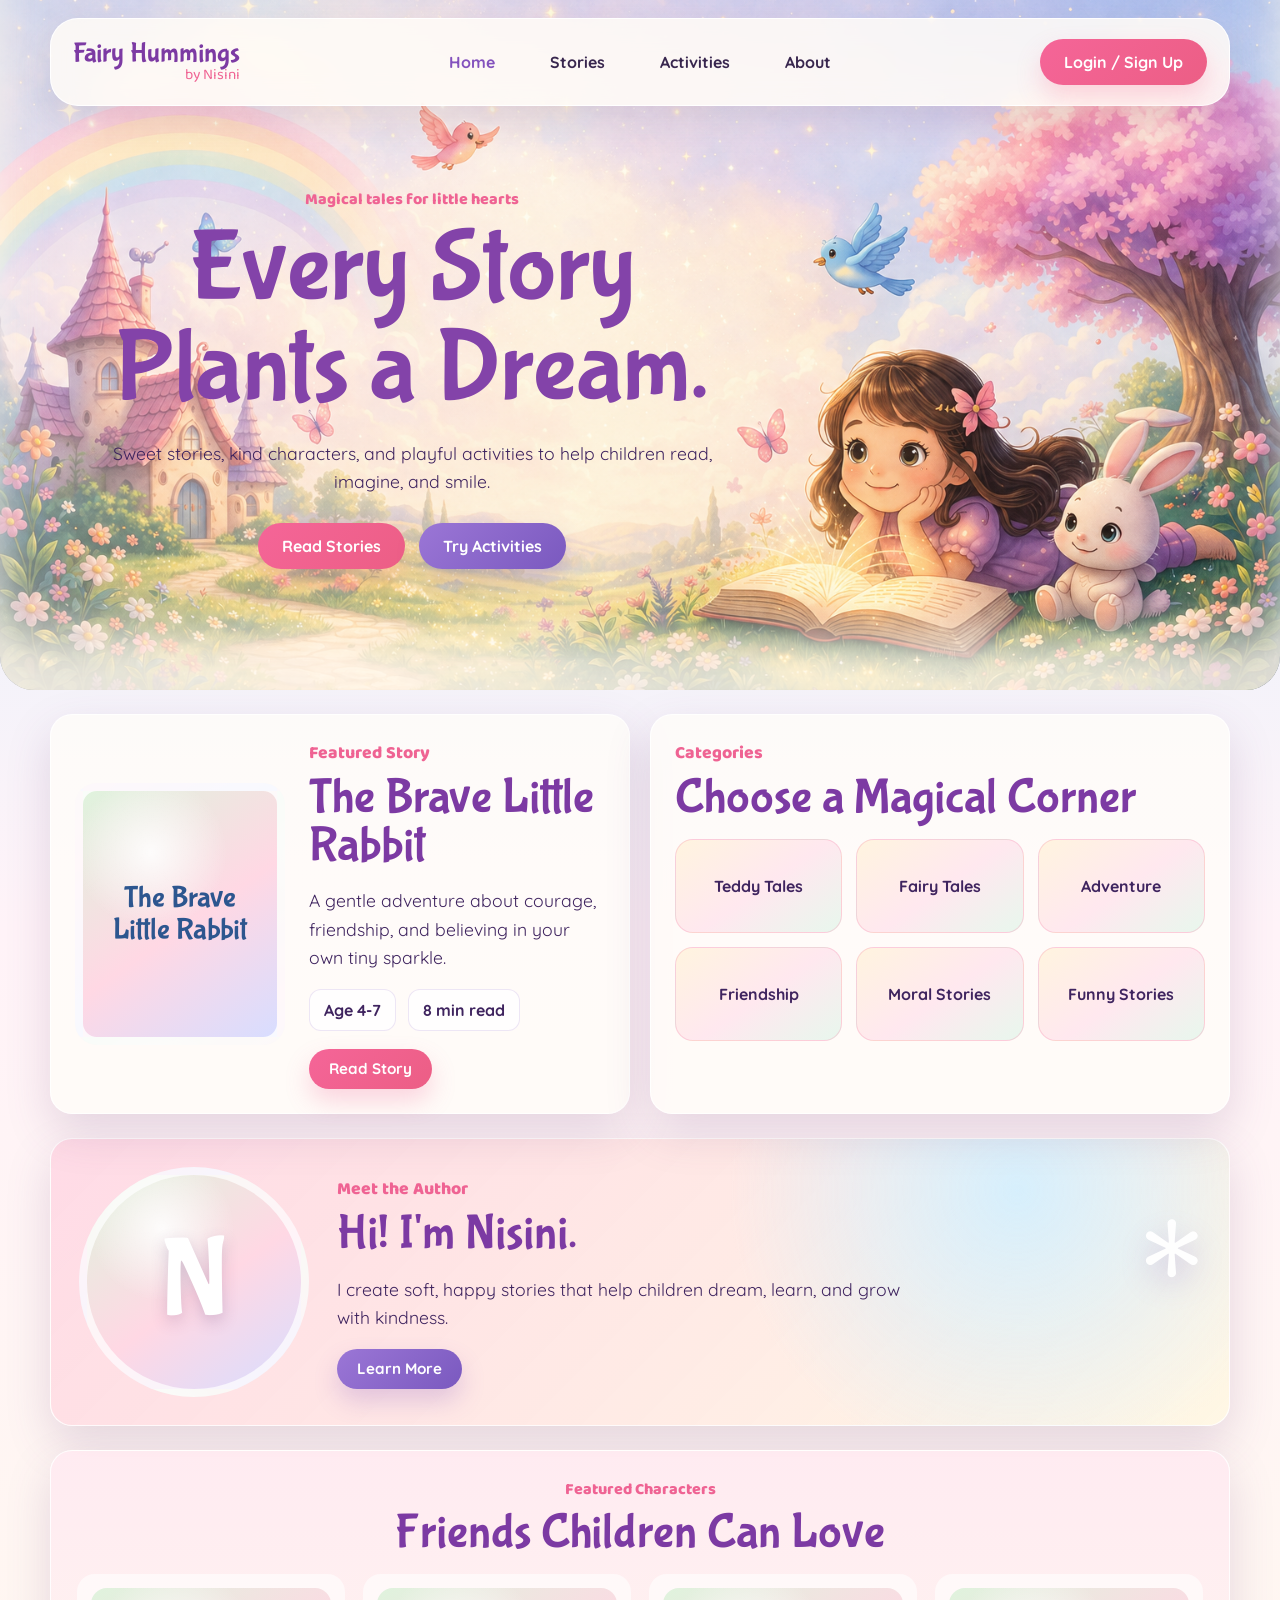
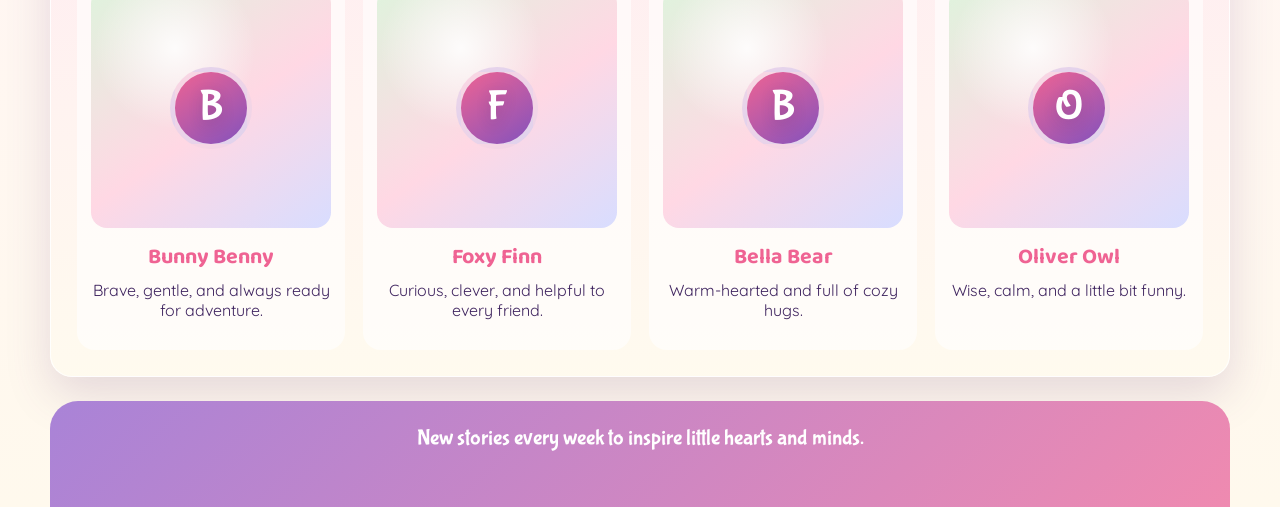
==== index.html @ ca714bfc "Add initial HTML structure, CSS styles, and JavaScript functionality for Fairy Hummings website" ====
<!DOCTYPE html>
<html lang="en">
<head>
  <meta charset="UTF-8">
  <meta name="viewport" content="width=device-width, initial-scale=1.0">
  <title>Fairy Hummings by Nisini</title>
  <link rel="preconnect" href="https://fonts.googleapis.com">
  <link rel="preconnect" href="https://fonts.gstatic.com" crossorigin>
  <link href="https://fonts.googleapis.com/css2?family=Baloo+2:wght@400;600;700&family=Bubblegum+Sans&family=Quicksand:wght@500;600;700&display=swap" rel="stylesheet">
  <link rel="stylesheet" href="styles.css">
</head>
<body>
  <header class="site-header">
    <a class="brand" href="index.html" aria-label="Fairy Hummings home">
      <span class="brand-mark">Fairy Hummings</span>
      <span class="brand-by">by Nisini</span>
    </a>

    <nav class="main-nav" aria-label="Main navigation">
      <a class="active" href="index.html">Home</a>
      <a href="stories.html">Stories</a>
      <a href="activities.html">Activities</a>
      <a href="about.html">About</a>
    </nav>

    <button class="nav-toggle" type="button" aria-label="Open menu" aria-expanded="false">
      <span></span>
      <span></span>
      <span></span>
    </button>

    <a class="login-link" href="#login">Login / Sign Up</a>
  </header>

  <main>
    <section class="hero home-hero" aria-label="Fairy Hummings welcome">
      <div class="hero-copy">
        <p class="kicker">Magical tales for little hearts</p>
        <h1>Every Story Plants a Dream.</h1>
        <p>Sweet stories, kind characters, and playful activities to help children read, imagine, and smile.</p>
        <div class="hero-actions">
          <a class="btn btn-primary" href="stories.html">Read Stories</a>
          <a class="btn btn-secondary" href="activities.html">Try Activities</a>
        </div>
      </div>
    </section>

    <section class="section-grid">
      <article class="feature-panel story-feature">
        <div class="story-cover">
          <span>The Brave<br>Little Rabbit</span>
        </div>
        <div>
          <p class="eyebrow">Featured Story</p>
          <h2>The Brave Little Rabbit</h2>
          <p>A gentle adventure about courage, friendship, and believing in your own tiny sparkle.</p>
          <div class="tiny-stats">
            <span>Age 4-7</span>
            <span>8 min read</span>
          </div>
          <a class="btn btn-small" href="stories.html">Read Story</a>
        </div>
      </article>

      <article class="feature-panel">
        <p class="eyebrow">Categories</p>
        <h2>Choose a Magical Corner</h2>
        <div class="category-grid">
          <a href="stories.html">Teddy Tales</a>
          <a href="stories.html">Fairy Tales</a>
          <a href="stories.html">Adventure</a>
          <a href="stories.html">Friendship</a>
          <a href="stories.html">Moral Stories</a>
          <a href="stories.html">Funny Stories</a>
        </div>
      </article>
    </section>

    <section class="author-strip">
      <div class="author-photo" aria-hidden="true">N</div>
      <div>
        <p class="eyebrow">Meet the Author</p>
        <h2>Hi! I&apos;m Nisini.</h2>
        <p>I create soft, happy stories that help children dream, learn, and grow with kindness.</p>
        <a class="btn btn-secondary btn-small" href="about.html">Learn More</a>
      </div>
      <div class="author-art" aria-hidden="true">*</div>
    </section>

    <section class="characters-section">
      <p class="eyebrow">Featured Characters</p>
      <h2>Friends Children Can Love</h2>
      <div class="character-grid">
        <article>
          <div class="character-avatar bunny"></div>
          <h3>Bunny Benny</h3>
          <p>Brave, gentle, and always ready for adventure.</p>
        </article>
        <article>
          <div class="character-avatar fox"></div>
          <h3>Foxy Finn</h3>
          <p>Curious, clever, and helpful to every friend.</p>
        </article>
        <article>
          <div class="character-avatar bear"></div>
          <h3>Bella Bear</h3>
          <p>Warm-hearted and full of cozy hugs.</p>
        </article>
        <article>
          <div class="character-avatar owl"></div>
          <h3>Oliver Owl</h3>
          <p>Wise, calm, and a little bit funny.</p>
        </article>
      </div>
    </section>
  </main>

  <footer class="site-footer">
    <p>New stories every week to inspire little hearts and minds.</p>
  </footer>

  <script src="script.js"></script>
</body>
</html>
---- styles.css ----
:root {
  --ink: #3f245f;
  --purple: #8352bd;
  --pink: #ef6393;
  --rose: #ffd8e4;
  --peach: #fff2df;
  --mint: #dff3dd;
  --sky: #cfeeff;
  --cream: #fff9ef;
  --white: #fffdf9;
  --shadow: 0 18px 45px rgba(110, 74, 128, 0.18);
}

* {
  box-sizing: border-box;
}

body {
  margin: 0;
  color: var(--ink);
  background:
    radial-gradient(circle at top left, rgba(255, 219, 232, 0.85), transparent 30rem),
    linear-gradient(180deg, #d8f2ff 0%, #fff3f8 44%, #fff9ed 100%);
  font-family: "Quicksand", Arial, sans-serif;
}

a {
  color: inherit;
  text-decoration: none;
}

.site-header {
  position: sticky;
  top: 18px;
  z-index: 10;
  display: grid;
  grid-template-columns: auto 1fr auto;
  align-items: center;
  gap: 24px;
  width: min(1180px, calc(100% - 32px));
  min-height: 88px;
  margin: 18px auto -106px;
  padding: 16px 22px;
  background: rgba(255, 252, 247, 0.86);
  border: 1px solid rgba(255, 255, 255, 0.9);
  border-radius: 28px;
  box-shadow: 0 14px 36px rgba(91, 66, 103, 0.13);
  backdrop-filter: blur(14px);
}

.compact-header {
  margin-bottom: 28px;
}

.brand {
  display: grid;
  line-height: 1;
}

.brand-mark {
  color: #7c3aa3;
  font-family: "Bubblegum Sans", cursive;
  font-size: clamp(1.55rem, 2.2vw, 2rem);
}

.brand-by {
  justify-self: end;
  color: var(--pink);
  font-family: "Baloo 2", cursive;
  font-size: 0.95rem;
}

.main-nav {
  display: flex;
  justify-content: center;
  gap: clamp(18px, 4vw, 56px);
  font-weight: 700;
}

.main-nav a {
  padding: 10px 2px;
  color: #38264e;
}

.main-nav a.active,
.main-nav a:hover {
  color: var(--purple);
}

.login-link,
.btn {
  display: inline-flex;
  align-items: center;
  justify-content: center;
  min-height: 46px;
  padding: 12px 24px;
  border-radius: 999px;
  border: 0;
  color: #fff;
  background: linear-gradient(135deg, #f56598, #ec5e85);
  box-shadow: 0 12px 24px rgba(239, 99, 147, 0.25);
  font-weight: 800;
}

.btn-secondary {
  background: linear-gradient(135deg, #9b76d6, #7a59bf);
  box-shadow: 0 12px 24px rgba(131, 82, 189, 0.23);
}

.btn-small {
  min-height: 40px;
  padding: 10px 20px;
  font-size: 0.95rem;
}

.nav-toggle {
  display: none;
  width: 46px;
  height: 46px;
  border: 0;
  border-radius: 50%;
  background: #fff;
  box-shadow: 0 8px 20px rgba(91, 66, 103, 0.13);
}

.nav-toggle span {
  display: block;
  width: 20px;
  height: 2px;
  margin: 4px auto;
  background: var(--ink);
  border-radius: 999px;
}

.hero {
  width: min(1280px, 100%);
  margin: 0 auto;
  border-radius: 0 0 34px 34px;
}

.home-hero {
  display: flex;
  align-items: center;
  min-height: 690px;
  padding: 150px min(8vw, 104px) 84px;
  background:
    linear-gradient(90deg, rgba(255, 245, 238, 0.35) 0%, rgba(255, 245, 238, 0.1) 48%, rgba(255, 245, 238, 0) 100%),
    url("assets/fairy-home-bg.png") center / cover no-repeat;
  box-shadow: inset 0 -60px 50px rgba(255, 249, 239, 0.82);
}

.hero-copy {
  max-width: 620px;
  text-align: center;
}

.kicker,
.eyebrow {
  margin: 0 0 8px;
  color: var(--pink);
  font-family: "Baloo 2", cursive;
  font-weight: 800;
  letter-spacing: 0;
}

h1,
h2,
h3,
p {
  margin-top: 0;
}

h1,
h2 {
  font-family: "Bubblegum Sans", cursive;
  font-weight: 400;
  line-height: 0.98;
}

h1 {
  max-width: 780px;
  margin-bottom: 18px;
  color: #8343a9;
  font-size: clamp(3rem, 8vw, 6.7rem);
}

h2 {
  margin-bottom: 16px;
  color: #7c3aa3;
  font-size: clamp(2rem, 3.8vw, 3.1rem);
}

h3 {
  margin-bottom: 6px;
  color: var(--pink);
  font-family: "Baloo 2", cursive;
  font-size: 1.35rem;
}

.hero-copy p:not(.kicker),
.page-hero p,
.about-copy p,
.feature-panel p,
.author-strip p,
.story-card p,
.activity-card p {
  font-size: 1.1rem;
  line-height: 1.6;
}

.hero-actions {
  display: flex;
  justify-content: center;
  flex-wrap: wrap;
  gap: 14px;
  margin-top: 28px;
}

.section-grid,
.author-strip,
.characters-section,
.page-shell {
  width: min(1180px, calc(100% - 32px));
  margin: 24px auto;
}

.section-grid {
  display: grid;
  grid-template-columns: 1fr 1fr;
  gap: 20px;
}

.feature-panel,
.author-strip,
.characters-section,
.story-card,
.activity-card,
.about-layout {
  background: rgba(255, 253, 249, 0.78);
  border: 1px solid rgba(255, 255, 255, 0.86);
  border-radius: 22px;
  box-shadow: var(--shadow);
}

.feature-panel {
  padding: 24px;
}

.story-feature {
  display: grid;
  grid-template-columns: 210px 1fr;
  gap: 24px;
  align-items: center;
}

.story-cover,
.story-thumb,
.character-avatar,
.about-portrait,
.author-photo {
  display: grid;
  place-items: center;
  background:
    radial-gradient(circle at 35% 25%, rgba(255, 255, 255, 0.88), transparent 34%),
    linear-gradient(145deg, #dff3dd, #ffd8e4 54%, #d8ddff);
}

.story-cover {
  aspect-ratio: 4 / 5;
  border: 8px solid rgba(255, 255, 255, 0.82);
  border-radius: 22px;
  color: #2d568f;
  font-family: "Bubblegum Sans", cursive;
  font-size: 1.9rem;
  line-height: 1.05;
  text-align: center;
}

.tiny-stats {
  display: flex;
  flex-wrap: wrap;
  gap: 12px;
  margin: 18px 0;
}

.tiny-stats span {
  padding: 10px 14px;
  border-radius: 12px;
  background: rgba(255, 255, 255, 0.78);
  border: 1px solid rgba(131, 82, 189, 0.14);
  font-weight: 700;
}

.category-grid {
  display: grid;
  grid-template-columns: repeat(3, 1fr);
  gap: 14px;
}

.category-grid a {
  display: grid;
  place-items: center;
  min-height: 94px;
  padding: 12px;
  border: 1px solid rgba(239, 99, 147, 0.22);
  border-radius: 18px;
  background: linear-gradient(145deg, #fff4df, #ffe8ef 52%, #e8f7ed);
  font-weight: 800;
  text-align: center;
}

.author-strip {
  display: grid;
  grid-template-columns: 230px 1fr 260px;
  gap: 28px;
  align-items: center;
  padding: 28px;
  overflow: hidden;
  background:
    radial-gradient(circle at 82% 18%, rgba(210, 239, 255, 0.9), transparent 18rem),
    linear-gradient(135deg, rgba(255, 216, 228, 0.92), rgba(255, 247, 225, 0.82));
}

.author-photo,
.about-portrait {
  aspect-ratio: 1;
  border-radius: 50%;
  border: 8px solid rgba(255, 255, 255, 0.72);
  color: #fff;
  font-family: "Bubblegum Sans", cursive;
  font-size: 7rem;
  text-shadow: 0 6px 16px rgba(95, 61, 121, 0.24);
}

.author-art {
  justify-self: end;
  color: rgba(255, 255, 255, 0.95);
  font-size: 12rem;
  line-height: 1;
  text-shadow: 0 12px 30px rgba(131, 82, 189, 0.24);
}

.characters-section {
  padding: 26px;
  text-align: center;
  background:
    linear-gradient(180deg, rgba(255, 234, 241, 0.9), rgba(255, 250, 238, 0.9));
}

.character-grid,
.card-grid {
  display: grid;
  grid-template-columns: repeat(4, 1fr);
  gap: 18px;
}

.character-grid article {
  min-height: 230px;
  padding: 14px;
  border-radius: 18px;
  background: rgba(255, 255, 255, 0.62);
}

.character-avatar,
.story-thumb {
  aspect-ratio: 1;
  border-radius: 16px;
  margin-bottom: 12px;
}

.character-avatar::before,
.story-thumb::before {
  display: grid;
  place-items: center;
  width: 72px;
  height: 72px;
  border: 5px solid rgba(255, 255, 255, 0.74);
  border-radius: 50%;
  color: #fff;
  background: linear-gradient(145deg, #ef6393, #8352bd);
  font-family: "Bubblegum Sans", cursive;
  font-size: 2.6rem;
  line-height: 1;
  text-shadow: 0 5px 14px rgba(63, 36, 95, 0.18);
}

.bunny::before,
.rabbit::before {
  content: "B";
}

.fox::before {
  content: "F";
}

.bear::before {
  content: "B";
}

.owl::before {
  content: "O";
}

.star::before {
  content: "S";
}

.flower::before {
  content: "M";
}

.site-footer {
  width: min(1180px, calc(100% - 32px));
  margin: 24px auto 0;
  padding: 24px 16px 34px;
  color: #fff;
  background: linear-gradient(135deg, #a983d7, #ef8ab0);
  border-radius: 28px 28px 0 0;
  text-align: center;
  font-family: "Bubblegum Sans", cursive;
  font-size: 1.4rem;
}

.page-shell {
  padding-top: 116px;
}

.page-hero {
  min-height: 300px;
  padding: 72px 28px;
  border-radius: 28px;
  background:
    linear-gradient(90deg, rgba(255, 249, 239, 0.86), rgba(255, 249, 239, 0.62)),
    url("assets/fairy-home-bg.png") center / cover no-repeat;
  box-shadow: var(--shadow);
  text-align: center;
}

.page-hero h1,
.about-copy h1 {
  margin-inline: auto;
  font-size: clamp(3rem, 7vw, 5.6rem);
}

.card-grid {
  grid-template-columns: repeat(3, 1fr);
  margin-top: 22px;
}

.story-card,
.activity-card {
  padding: 18px;
}

.story-card h2,
.activity-card h2 {
  font-size: 2rem;
}

.activity-icon {
  display: grid;
  place-items: center;
  width: 86px;
  height: 86px;
  margin-bottom: 16px;
  border-radius: 24px;
  background: linear-gradient(145deg, #fff1c8, #ffd9e6);
  color: #8b4ab0;
  font-family: "Bubblegum Sans", cursive;
  font-size: 2.8rem;
  line-height: 1;
}

.login-modal {
  position: fixed;
  inset: 0;
  z-index: 30;
  display: none;
  place-items: center;
  padding: 22px;
  background: rgba(63, 36, 95, 0.28);
  backdrop-filter: blur(7px);
}

.login-modal.open {
  display: grid;
}

.login-box {
  width: min(420px, 100%);
  padding: 24px;
  border: 1px solid rgba(255, 255, 255, 0.86);
  border-radius: 24px;
  background:
    radial-gradient(circle at top right, rgba(255, 216, 228, 0.95), transparent 12rem),
    var(--white);
  box-shadow: 0 24px 70px rgba(63, 36, 95, 0.28);
}

.login-box header {
  display: flex;
  align-items: center;
  justify-content: space-between;
  gap: 14px;
  margin-bottom: 18px;
}

.login-box h2 {
  margin: 0;
  font-size: 2.35rem;
}

.close-login {
  width: 40px;
  height: 40px;
  border: 0;
  border-radius: 50%;
  color: var(--ink);
  background: #fff;
  box-shadow: 0 8px 20px rgba(91, 66, 103, 0.13);
  font-size: 1.4rem;
  font-weight: 800;
  cursor: pointer;
}

.login-form {
  display: grid;
  gap: 12px;
}

.login-form label {
  display: grid;
  gap: 6px;
  font-weight: 800;
}

.login-form input {
  min-height: 48px;
  padding: 10px 14px;
  border: 1px solid rgba(131, 82, 189, 0.22);
  border-radius: 14px;
  color: var(--ink);
  background: rgba(255, 255, 255, 0.82);
  font: inherit;
}

.login-note {
  margin: 4px 0 0;
  color: #765d8f;
  font-size: 0.95rem;
  line-height: 1.45;
}

.about-layout {
  display: grid;
  grid-template-columns: 300px 1fr;
  gap: 34px;
  align-items: center;
  min-height: 480px;
  padding: 38px;
  background:
    radial-gradient(circle at 20% 18%, rgba(255, 226, 236, 0.92), transparent 20rem),
    linear-gradient(135deg, rgba(255, 255, 255, 0.82), rgba(231, 248, 239, 0.78)),
    url("assets/fairy-home-bg.png") center / cover no-repeat;
}

.about-copy {
  max-width: 680px;
}

@media (max-width: 900px) {
  .site-header {
    grid-template-columns: 1fr auto auto;
    gap: 12px;
    top: 10px;
    margin-top: 10px;
    padding: 12px;
    border-radius: 22px;
  }

  .nav-toggle {
    display: block;
  }

  .main-nav {
    position: absolute;
    top: calc(100% + 10px);
    right: 0;
    left: 0;
    display: none;
    flex-direction: column;
    gap: 4px;
    padding: 14px;
    background: rgba(255, 253, 249, 0.96);
    border-radius: 22px;
    box-shadow: var(--shadow);
  }

  .main-nav.open {
    display: flex;
  }

  .login-link {
    padding: 10px 16px;
    font-size: 0.92rem;
  }

  .home-hero {
    min-height: 640px;
    padding: 132px 18px 56px;
    background-position: 58% center;
  }

  .hero-copy {
    max-width: 100%;
  }

  .section-grid,
  .author-strip,
  .about-layout {
    grid-template-columns: 1fr;
  }

  .story-feature {
    grid-template-columns: 1fr;
  }

  .story-cover {
    max-width: 270px;
  }

  .category-grid,
  .character-grid,
  .card-grid {
    grid-template-columns: repeat(2, 1fr);
  }

  .author-art {
    display: none;
  }

  .author-photo,
  .about-portrait {
    width: min(260px, 100%);
  }
}

@media (max-width: 560px) {
  .site-header {
    width: calc(100% - 20px);
    grid-template-columns: 1fr auto;
  }

  .login-link {
    grid-column: 1 / -1;
    width: 100%;
  }

  .home-hero {
    min-height: 600px;
    align-items: end;
    background-position: 64% center;
  }

  h1 {
    font-size: clamp(2.65rem, 15vw, 4rem);
  }

  .hero-copy p:not(.kicker),
  .page-hero p,
  .about-copy p,
  .feature-panel p,
  .author-strip p,
  .story-card p,
  .activity-card p {
    font-size: 1rem;
  }

  .category-grid,
  .character-grid,
  .card-grid {
    grid-template-columns: 1fr;
  }

  .author-strip,
  .characters-section,
  .about-layout {
    padding: 20px;
  }
}
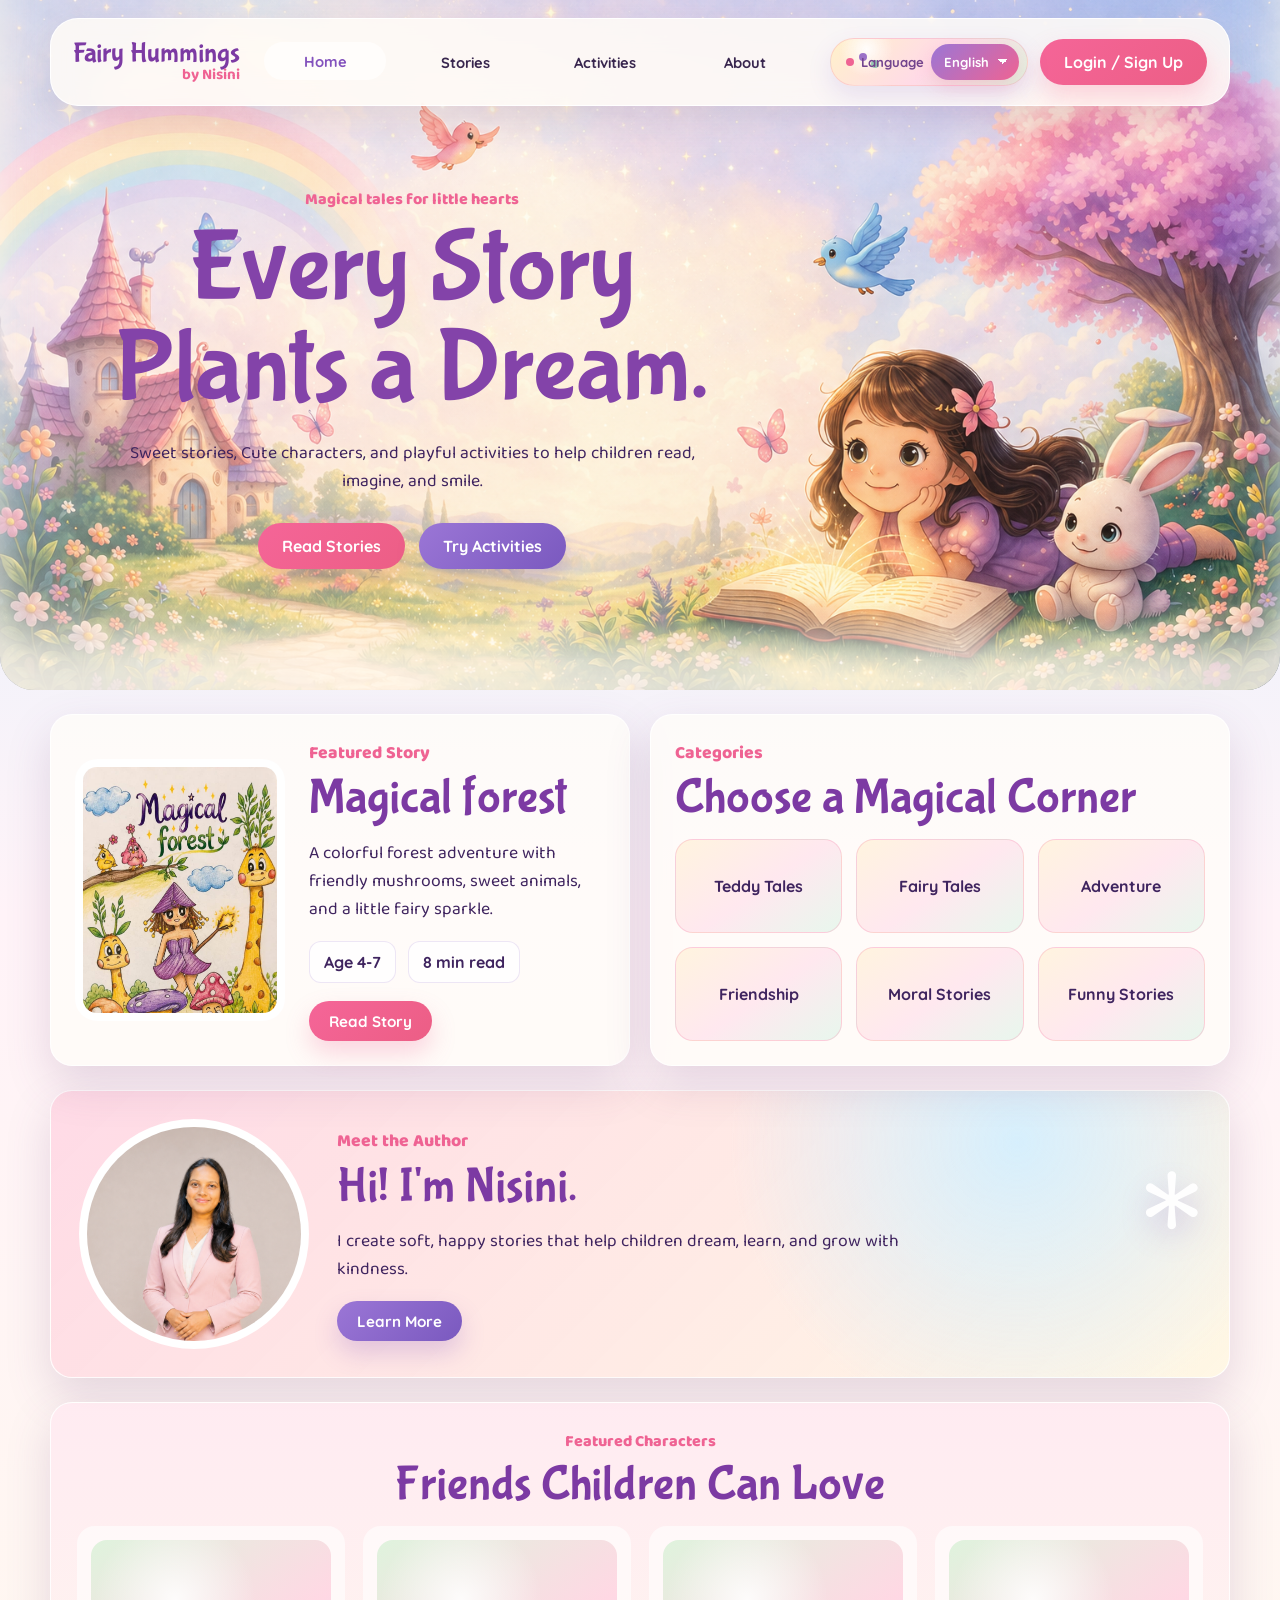
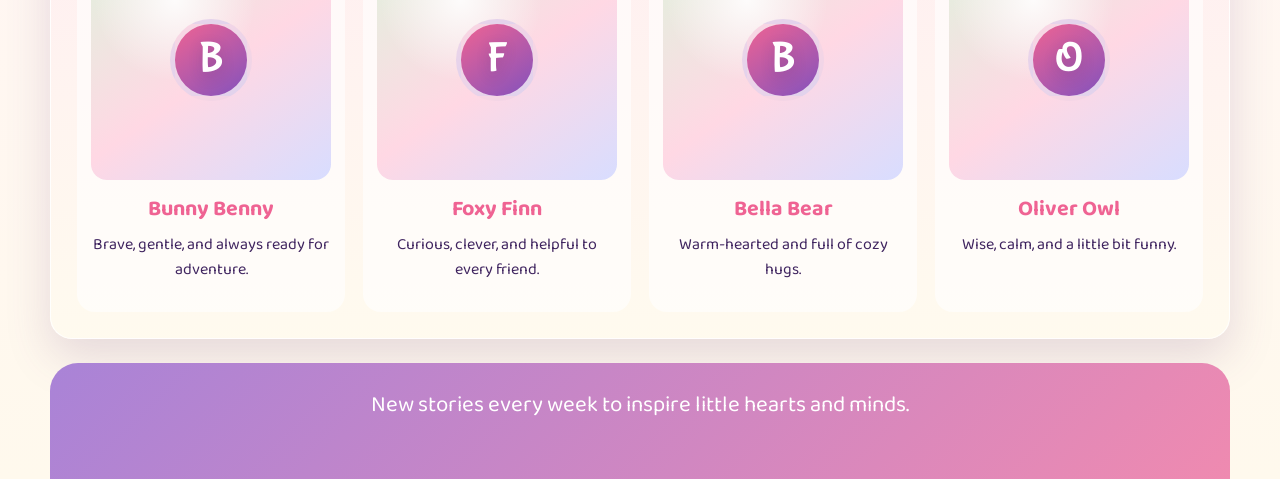
==== commit d59c0354: "feat: enhance stories page with multilingual support and improved styles - Updated font links to inc" ====
--- a/index.html
+++ b/index.html
@@ -6,7 +6,7 @@
   <title>Fairy Hummings by Nisini</title>
   <link rel="preconnect" href="https://fonts.googleapis.com">
   <link rel="preconnect" href="https://fonts.gstatic.com" crossorigin>
-  <link href="https://fonts.googleapis.com/css2?family=Baloo+2:wght@400;600;700&family=Bubblegum+Sans&family=Quicksand:wght@500;600;700&display=swap" rel="stylesheet">
+  <link href="https://fonts.googleapis.com/css2?family=Baloo+2:wght@400;600;700&family=Bubblegum+Sans&family=Noto+Sans+Sinhala:wght@400;600;700;800&family=Quicksand:wght@500;600;700&display=swap" rel="stylesheet">
   <link rel="stylesheet" href="styles.css">
 </head>
 <body>
@@ -17,10 +17,10 @@
     </a>
 
     <nav class="main-nav" aria-label="Main navigation">
-      <a class="active" href="index.html">Home</a>
-      <a href="stories.html">Stories</a>
-      <a href="activities.html">Activities</a>
-      <a href="about.html">About</a>
+      <a class="active" href="index.html" data-i18n="navHome">Home</a>
+      <a href="stories.html" data-i18n="navStories">Stories</a>
+      <a href="activities.html" data-i18n="navActivities">Activities</a>
+      <a href="about.html" data-i18n="navAbout">About</a>
     </nav>
 
     <button class="nav-toggle" type="button" aria-label="Open menu" aria-expanded="false">
@@ -29,94 +29,104 @@
       <span></span>
     </button>
 
-    <a class="login-link" href="#login">Login / Sign Up</a>
+    <div class="header-actions">
+      <label class="language-label">
+        <span data-i18n="languageLabel">Language</span>
+        <select class="language-select" aria-label="Select language">
+          <option value="en">English</option>
+          <option value="si">සිංහල</option>
+        </select>
+      </label>
+      <a class="login-link" href="#login" data-i18n="loginLink">Login / Sign Up</a>
+    </div>
   </header>
 
   <main>
     <section class="hero home-hero" aria-label="Fairy Hummings welcome">
       <div class="hero-copy">
-        <p class="kicker">Magical tales for little hearts</p>
-        <h1>Every Story Plants a Dream.</h1>
-        <p>Sweet stories, kind characters, and playful activities to help children read, imagine, and smile.</p>
+        <p class="kicker" data-i18n="homeKicker">Magical tales for little hearts</p>
+        <h1 data-i18n="homeTitle">Every Story Plants a Dream.</h1>
+        <p data-i18n="homeIntro">Sweet stories, Cute characters, and playful activities to help children read, imagine, and smile.</p>
         <div class="hero-actions">
-          <a class="btn btn-primary" href="stories.html">Read Stories</a>
-          <a class="btn btn-secondary" href="activities.html">Try Activities</a>
+          <a class="btn btn-primary" href="stories.html" data-i18n="readStories">Read Stories</a>
+          <a class="btn btn-secondary" href="activities.html" data-i18n="tryActivities">Try Activities</a>
         </div>
       </div>
     </section>
 
     <section class="section-grid">
       <article class="feature-panel story-feature">
-        <div class="story-cover">
-          <span>The Brave<br>Little Rabbit</span>
+        <div class="story-cover story-cover-art">
+          <img class="story-cover-image language-image en-image" src="assets/magical-forest-en.jpeg" alt="Magical forest story cover">
+          <img class="story-cover-image language-image si-image" src="assets/magical-forest-si.jpeg" alt="මැජික් කැලේ story cover">
         </div>
         <div>
-          <p class="eyebrow">Featured Story</p>
-          <h2>The Brave Little Rabbit</h2>
-          <p>A gentle adventure about courage, friendship, and believing in your own tiny sparkle.</p>
+          <p class="eyebrow" data-i18n="featuredStory">Featured Story</p>
+          <h2 data-i18n="braveRabbitTitle">Magical forest</h2>
+          <p data-i18n="braveRabbitDesc">A colorful forest adventure with friendly mushrooms, sweet animals, and a little fairy sparkle.</p>
           <div class="tiny-stats">
-            <span>Age 4-7</span>
-            <span>8 min read</span>
+            <span data-i18n="ageRange">Age 4-7</span>
+            <span data-i18n="readTime">8 min read</span>
           </div>
-          <a class="btn btn-small" href="stories.html">Read Story</a>
+          <a class="btn btn-small" href="stories.html" data-i18n="readStory">Read Story</a>
         </div>
       </article>
 
       <article class="feature-panel">
-        <p class="eyebrow">Categories</p>
-        <h2>Choose a Magical Corner</h2>
+        <p class="eyebrow" data-i18n="categories">Categories</p>
+        <h2 data-i18n="chooseCorner">Choose a Magical Corner</h2>
         <div class="category-grid">
-          <a href="stories.html">Teddy Tales</a>
-          <a href="stories.html">Fairy Tales</a>
-          <a href="stories.html">Adventure</a>
-          <a href="stories.html">Friendship</a>
-          <a href="stories.html">Moral Stories</a>
-          <a href="stories.html">Funny Stories</a>
+          <a href="stories.html" data-i18n="teddyTales">Teddy Tales</a>
+          <a href="stories.html" data-i18n="fairyTales">Fairy Tales</a>
+          <a href="stories.html" data-i18n="adventure">Adventure</a>
+          <a href="stories.html" data-i18n="friendship">Friendship</a>
+          <a href="stories.html" data-i18n="moralStories">Moral Stories</a>
+          <a href="stories.html" data-i18n="funnyStories">Funny Stories</a>
         </div>
       </article>
     </section>
 
     <section class="author-strip">
-      <div class="author-photo" aria-hidden="true">N</div>
+      <img class="author-photo" src="assets/nisini-photo.png" alt="Nisini">
       <div>
-        <p class="eyebrow">Meet the Author</p>
-        <h2>Hi! I&apos;m Nisini.</h2>
-        <p>I create soft, happy stories that help children dream, learn, and grow with kindness.</p>
-        <a class="btn btn-secondary btn-small" href="about.html">Learn More</a>
+        <p class="eyebrow" data-i18n="meetAuthor">Meet the Author</p>
+        <h2 data-i18n="homeAuthorTitle">Hi! I&apos;m Nisini.</h2>
+        <p data-i18n="homeAuthorDesc">I create soft, happy stories that help children dream, learn, and grow with kindness.</p>
+        <a class="btn btn-secondary btn-small" href="about.html" data-i18n="learnMore">Learn More</a>
       </div>
       <div class="author-art" aria-hidden="true">*</div>
     </section>
 
     <section class="characters-section">
-      <p class="eyebrow">Featured Characters</p>
-      <h2>Friends Children Can Love</h2>
+      <p class="eyebrow" data-i18n="featuredCharacters">Featured Characters</p>
+      <h2 data-i18n="charactersTitle">Friends Children Can Love</h2>
       <div class="character-grid">
         <article>
           <div class="character-avatar bunny"></div>
-          <h3>Bunny Benny</h3>
-          <p>Brave, gentle, and always ready for adventure.</p>
+          <h3 data-i18n="bunnyName">Bunny Benny</h3>
+          <p data-i18n="bunnyDesc">Brave, gentle, and always ready for adventure.</p>
         </article>
         <article>
           <div class="character-avatar fox"></div>
-          <h3>Foxy Finn</h3>
-          <p>Curious, clever, and helpful to every friend.</p>
+          <h3 data-i18n="foxName">Foxy Finn</h3>
+          <p data-i18n="foxDesc">Curious, clever, and helpful to every friend.</p>
         </article>
         <article>
           <div class="character-avatar bear"></div>
-          <h3>Bella Bear</h3>
-          <p>Warm-hearted and full of cozy hugs.</p>
+          <h3 data-i18n="bearName">Bella Bear</h3>
+          <p data-i18n="bearDesc">Warm-hearted and full of cozy hugs.</p>
         </article>
         <article>
           <div class="character-avatar owl"></div>
-          <h3>Oliver Owl</h3>
-          <p>Wise, calm, and a little bit funny.</p>
+          <h3 data-i18n="owlName">Oliver Owl</h3>
+          <p data-i18n="owlDesc">Wise, calm, and a little bit funny.</p>
         </article>
       </div>
     </section>
   </main>
 
   <footer class="site-footer">
-    <p>New stories every week to inspire little hearts and minds.</p>
+    <p data-i18n="homeFooter">New stories every week to inspire little hearts and minds.</p>
   </footer>
 
   <script src="script.js"></script>
--- a/styles.css
+++ b/styles.css
@@ -22,6 +22,10 @@
     radial-gradient(circle at top left, rgba(255, 219, 232, 0.85), transparent 30rem),
     linear-gradient(180deg, #d8f2ff 0%, #fff3f8 44%, #fff9ed 100%);
   font-family: "Quicksand", Arial, sans-serif;
+}
+
+html[lang="si"] body {
+  font-family: "Noto Sans Sinhala", "Quicksand", Arial, sans-serif;
 }
 
 a {
@@ -68,23 +72,142 @@
   color: var(--pink);
   font-family: "Baloo 2", cursive;
   font-size: 0.95rem;
+  font-weight: 700;
+}
+
+html[lang="si"] h1,
+html[lang="si"] h2,
+html[lang="si"] h3,
+html[lang="si"] .kicker,
+html[lang="si"] .eyebrow,
+html[lang="si"] .btn,
+html[lang="si"] .login-link {
+  font-family: "Noto Sans Sinhala", "Quicksand", Arial, sans-serif;
+  line-height: 1.2;
 }
 
 .main-nav {
-  display: flex;
+  display: grid;
+  grid-template-columns: repeat(4, minmax(82px, 1fr));
   justify-content: center;
-  gap: clamp(18px, 4vw, 56px);
+  align-items: center;
+  gap: clamp(8px, 1.4vw, 18px);
   font-weight: 700;
 }
 
 .main-nav a {
-  padding: 10px 2px;
+  display: inline-flex;
+  align-items: center;
+  justify-content: center;
+  min-height: 38px;
+  padding: 9px 10px;
+  border-radius: 999px;
   color: #38264e;
+  font-size: clamp(0.92rem, 1.05vw, 1rem);
+  text-align: center;
+  white-space: nowrap;
+  transition: color 0.2s ease, background 0.2s ease, transform 0.2s ease;
 }
 
 .main-nav a.active,
 .main-nav a:hover {
   color: var(--purple);
+  background: rgba(255, 255, 255, 0.62);
+  transform: translateY(-1px);
+}
+
+.header-actions {
+  display: flex;
+  align-items: center;
+  justify-content: end;
+  gap: 12px;
+}
+
+.language-label {
+  position: relative;
+  display: grid;
+  grid-template-columns: auto auto auto;
+  align-items: center;
+  gap: 7px;
+  min-height: 46px;
+  padding: 5px 8px 5px 15px;
+  border: 1px solid rgba(239, 99, 147, 0.2);
+  border-radius: 999px;
+  color: #73448e;
+  background:
+    radial-gradient(circle at 18% 22%, rgba(255, 255, 255, 0.92), transparent 1.7rem),
+    linear-gradient(135deg, rgba(255, 241, 200, 0.96), rgba(255, 217, 230, 0.96) 52%, rgba(223, 243, 221, 0.96));
+  box-shadow: 0 10px 24px rgba(131, 82, 189, 0.14);
+  font-size: 0.82rem;
+  font-weight: 800;
+  white-space: nowrap;
+}
+
+.language-label::before {
+  content: "";
+  width: 8px;
+  height: 8px;
+  border-radius: 50%;
+  background: var(--pink);
+  box-shadow:
+    13px -5px 0 rgba(131, 82, 189, 0.8),
+    25px 2px 0 rgba(120, 190, 160, 0.78);
+}
+
+.language-select {
+  min-height: 36px;
+  padding: 7px 30px 7px 13px;
+  border: 0;
+  border-radius: 999px;
+  color: #fff;
+  background: #fff;
+  background-image:
+    linear-gradient(45deg, transparent 50%, #fff 50%),
+    linear-gradient(135deg, #fff 50%, transparent 50%),
+    linear-gradient(135deg, #9b76d6, #ef6393);
+  background-position:
+    calc(100% - 16px) 15px,
+    calc(100% - 11px) 15px,
+    0 0;
+  background-size:
+    5px 5px,
+    5px 5px,
+    100% 100%;
+  background-repeat: no-repeat;
+  box-shadow: 0 8px 18px rgba(239, 99, 147, 0.22);
+  font: inherit;
+  font-weight: 800;
+  cursor: pointer;
+  appearance: none;
+}
+
+.language-select option {
+  color: var(--ink);
+  background: #fff;
+}
+
+.language-label:hover {
+  border-color: rgba(239, 99, 147, 0.38);
+  box-shadow: 0 12px 28px rgba(131, 82, 189, 0.2);
+}
+
+.language-select:focus {
+  outline: 3px solid rgba(239, 99, 147, 0.24);
+  outline-offset: 2px;
+}
+
+html[lang="si"] .main-nav a {
+  font-size: clamp(0.82rem, 0.92vw, 0.9rem);
+  font-weight: 800;
+}
+
+html[lang="si"] .language-label {
+  font-size: 0.78rem;
+}
+
+html[lang="si"] .login-link {
+  padding-inline: 18px;
+  font-size: 0.86rem;
 }
 
 .login-link,
@@ -168,6 +291,7 @@
 h3,
 p {
   margin-top: 0;
+  font-family: "Baloo 2", cursive;
 }
 
 h1,
@@ -182,6 +306,11 @@
   margin-bottom: 18px;
   color: #8343a9;
   font-size: clamp(3rem, 8vw, 6.7rem);
+}
+
+html[lang="si"] .home-hero h1 {
+  font-size: clamp(2.4rem, 6vw, 5rem);
+  line-height: 1.12;
 }
 
 h2 {
@@ -269,11 +398,37 @@
   aspect-ratio: 4 / 5;
   border: 8px solid rgba(255, 255, 255, 0.82);
   border-radius: 22px;
+  overflow: hidden;
   color: #2d568f;
   font-family: "Bubblegum Sans", cursive;
   font-size: 1.9rem;
   line-height: 1.05;
   text-align: center;
+}
+
+.story-cover-art,
+.story-thumb-art {
+  background: #fff;
+}
+
+.story-cover-image,
+.story-thumb-image {
+  display: block;
+  width: 100%;
+  height: 100%;
+  object-fit: cover;
+}
+
+.language-image.si-image {
+  display: none;
+}
+
+html[lang="si"] .language-image.en-image {
+  display: none;
+}
+
+html[lang="si"] .language-image.si-image {
+  display: block;
 }
 
 .tiny-stats {
@@ -332,6 +487,15 @@
   text-shadow: 0 6px 16px rgba(95, 61, 121, 0.24);
 }
 
+img.about-portrait,
+img.author-photo {
+  display: block;
+  width: 100%;
+  object-fit: cover;
+  object-position: center 18%;
+  background: #fff;
+}
+
 .author-art {
   justify-self: end;
   color: rgba(255, 255, 255, 0.95);
@@ -366,6 +530,11 @@
   aspect-ratio: 1;
   border-radius: 16px;
   margin-bottom: 12px;
+  overflow: hidden;
+}
+
+.story-thumb-art {
+  aspect-ratio: 4 / 5;
 }
 
 .character-avatar::before,
@@ -549,6 +718,358 @@
   color: #765d8f;
   font-size: 0.95rem;
   line-height: 1.45;
+}
+
+.story-reader-modal {
+  position: fixed;
+  inset: 0;
+  z-index: 40;
+  display: none;
+  place-items: center;
+  padding: 22px;
+  background: rgba(63, 36, 95, 0.38);
+  backdrop-filter: blur(8px);
+}
+
+.story-reader-modal.open {
+  display: grid;
+}
+
+.story-reader {
+  display: grid;
+  grid-template-rows: auto minmax(0, 1fr) auto;
+  width: min(1080px, calc(100vw - 28px));
+  max-height: calc(100vh - 36px);
+  padding: clamp(14px, 2.2vw, 24px);
+  border: 1px solid rgba(255, 255, 255, 0.86);
+  border-radius: 24px;
+  background:
+    linear-gradient(135deg, rgba(255, 253, 249, 0.98), rgba(232, 248, 238, 0.96)),
+    var(--white);
+  box-shadow: 0 24px 70px rgba(63, 36, 95, 0.32);
+}
+
+.story-reader-header {
+  display: flex;
+  align-items: center;
+  justify-content: space-between;
+  gap: 16px;
+  margin-bottom: 14px;
+}
+
+.story-reader-eyebrow {
+  margin: 0 0 3px;
+  color: var(--pink);
+  font-weight: 800;
+}
+
+.story-reader-header h2 {
+  margin: 0;
+  font-size: clamp(1.55rem, 3.6vw, 2.65rem);
+}
+
+.close-story-reader,
+.page-nav {
+  border: 0;
+  color: #fff;
+  background: linear-gradient(135deg, #f56598, #8352bd);
+  box-shadow: 0 12px 24px rgba(131, 82, 189, 0.22);
+  font-weight: 800;
+  cursor: pointer;
+}
+
+.close-story-reader {
+  flex: 0 0 auto;
+  width: 42px;
+  height: 42px;
+  border-radius: 50%;
+  font-size: 1.35rem;
+}
+
+.storybook-shell {
+  display: grid;
+  grid-template-columns: 54px minmax(0, 1fr) 54px;
+  align-items: center;
+  gap: clamp(8px, 1.8vw, 18px);
+  min-height: 0;
+}
+
+.storybook {
+  position: relative;
+  display: grid;
+  place-items: center;
+  min-height: 0;
+  padding: clamp(10px, 1.8vw, 18px);
+  border-radius: 18px;
+  background:
+    linear-gradient(90deg, rgba(63, 36, 95, 0.08), transparent 8%, transparent 92%, rgba(63, 36, 95, 0.08)),
+    #fff8ec;
+  box-shadow:
+    inset 0 0 0 1px rgba(131, 82, 189, 0.12),
+    0 16px 36px rgba(91, 66, 103, 0.17);
+  perspective: 1200px;
+}
+
+.storybook::after {
+  content: "";
+  position: absolute;
+  top: 18px;
+  bottom: 18px;
+  left: 50%;
+  width: 2px;
+  border-radius: 999px;
+  background: linear-gradient(180deg, transparent, rgba(63, 36, 95, 0.12), transparent);
+}
+
+.book-embed {
+  position: relative;
+  z-index: 1;
+  display: none;
+  width: 100%;
+  height: min(70vh, 720px);
+  min-height: 420px;
+  border: 1px solid lightgray;
+  border-radius: 10px;
+  background: #fff;
+}
+
+.story-reader.embed-mode .storybook-shell {
+  grid-template-columns: minmax(0, 1fr);
+}
+
+.story-reader.embed-mode .page-nav,
+.story-reader.embed-mode .story-reader-footer,
+.story-reader.embed-mode .book-stage,
+.story-reader.embed-mode .storybook::after {
+  display: none;
+}
+
+.story-reader.embed-mode .book-embed {
+  display: block;
+}
+
+.book-stage {
+  position: relative;
+  z-index: 1;
+  width: 100%;
+  height: min(68vh, 700px);
+  max-height: calc(100vh - 210px);
+  perspective: 1800px;
+}
+
+.book-page,
+.page-flipper {
+  position: absolute;
+  inset: 0;
+  overflow: hidden;
+  border: 10px solid #fffdf9;
+  border-radius: 10px;
+  background: #fff;
+}
+
+.book-page {
+  display: grid;
+  place-items: center;
+  box-shadow:
+    0 16px 30px rgba(91, 66, 103, 0.16),
+    inset 0 0 28px rgba(255, 231, 198, 0.72);
+  cursor: pointer;
+}
+
+.book-page::before {
+  content: "";
+  position: absolute;
+  inset: 0;
+  pointer-events: none;
+  background:
+    linear-gradient(90deg, rgba(82, 50, 99, 0.13), transparent 8%, transparent 92%, rgba(82, 50, 99, 0.09)),
+    linear-gradient(180deg, rgba(255, 255, 255, 0.26), transparent 22%, rgba(211, 180, 120, 0.08));
+  mix-blend-mode: multiply;
+}
+
+.book-page img,
+.flipper-face img {
+  display: block;
+  width: 100%;
+  height: 100%;
+  object-fit: contain;
+  background: #fff;
+}
+
+.page-flipper {
+  z-index: 3;
+  display: none;
+  pointer-events: none;
+  box-shadow:
+    22px 12px 32px rgba(63, 36, 95, 0.24),
+    inset 0 0 28px rgba(255, 231, 198, 0.62);
+  transform-style: preserve-3d;
+  will-change: transform;
+}
+
+.page-flipper.flip-next,
+.page-flipper.flip-previous {
+  display: block;
+}
+
+.page-flipper.flip-next {
+  animation: manualPageNext 1s cubic-bezier(0.2, 0.72, 0.14, 1) forwards;
+  transform-origin: left center;
+}
+
+.page-flipper.flip-previous {
+  animation: manualPagePrevious 1s cubic-bezier(0.2, 0.72, 0.14, 1) forwards;
+  transform-origin: left center;
+}
+
+.flipper-face {
+  position: absolute;
+  inset: 0;
+  overflow: hidden;
+  border-radius: 4px;
+  background: #fff;
+  backface-visibility: hidden;
+}
+
+.flipper-face::after {
+  content: "";
+  position: absolute;
+  inset: 0;
+  pointer-events: none;
+  background:
+    linear-gradient(90deg, rgba(70, 45, 80, 0.22), transparent 9%, transparent 76%, rgba(255, 255, 255, 0.52)),
+    radial-gradient(ellipse at right center, rgba(255, 255, 255, 0.72), transparent 28%);
+  opacity: 0.55;
+}
+
+.flipper-back {
+  transform: rotateY(180deg);
+}
+
+.page-curl {
+  position: absolute;
+  top: 0;
+  right: 0;
+  bottom: 0;
+  width: 28%;
+  opacity: 0;
+  background:
+    linear-gradient(90deg, transparent, rgba(255, 255, 255, 0.68) 46%, rgba(87, 55, 101, 0.22)),
+    radial-gradient(ellipse at right center, rgba(255, 255, 255, 0.9), transparent 58%);
+  filter: blur(0.2px);
+  transform: translateX(8%);
+  backface-visibility: hidden;
+}
+
+.page-flipper.flip-next .page-curl {
+  animation: pageCurlNext 1s ease forwards;
+}
+
+.page-flipper.flip-previous .page-curl {
+  animation: pageCurlPrevious 1s ease forwards;
+}
+
+.page-nav {
+  width: 54px;
+  height: 70px;
+  border-radius: 999px;
+  font-size: 2.5rem;
+  line-height: 1;
+}
+
+.page-nav:disabled {
+  cursor: not-allowed;
+  opacity: 0.35;
+}
+
+.story-reader-footer {
+  display: flex;
+  justify-content: center;
+  padding-top: 12px;
+  color: #765d8f;
+  font-weight: 800;
+}
+
+@keyframes manualPageNext {
+  0% {
+    box-shadow: 18px 12px 28px rgba(63, 36, 95, 0.12);
+    transform: rotateY(0deg) translateX(0) skewY(0deg);
+  }
+  18% {
+    transform: rotateY(-34deg) translateX(1.2%) skewY(-0.8deg);
+  }
+  52% {
+    box-shadow: 38px 20px 42px rgba(63, 36, 95, 0.28);
+    transform: rotateY(-112deg) translateX(2.8%) skewY(-1.8deg);
+  }
+  78% {
+    transform: rotateY(-164deg) translateX(0.8%) skewY(-0.7deg);
+  }
+  100% {
+    box-shadow: -16px 8px 24px rgba(63, 36, 95, 0.05);
+    transform: rotateY(-180deg) translateX(0) skewY(0deg);
+  }
+}
+
+@keyframes manualPagePrevious {
+  0% {
+    box-shadow: -16px 8px 24px rgba(63, 36, 95, 0.05);
+    transform: rotateY(-180deg) translateX(0) skewY(0deg);
+  }
+  24% {
+    transform: rotateY(-146deg) translateX(1%) skewY(0.7deg);
+  }
+  58% {
+    box-shadow: 38px 20px 42px rgba(63, 36, 95, 0.28);
+    transform: rotateY(-58deg) translateX(2.8%) skewY(1.8deg);
+  }
+  84% {
+    transform: rotateY(-14deg) translateX(0.8%) skewY(0.5deg);
+  }
+  100% {
+    box-shadow: 18px 12px 28px rgba(63, 36, 95, 0.12);
+    transform: rotateY(0deg) translateX(0) skewY(0deg);
+  }
+}
+
+@keyframes pageCurlNext {
+  0%,
+  100% {
+    opacity: 0;
+    transform: translateX(18%) scaleX(0.55);
+  }
+  18% {
+    opacity: 0.9;
+    transform: translateX(3%) scaleX(0.85);
+  }
+  55% {
+    opacity: 0.72;
+    transform: translateX(-44%) scaleX(1.15);
+  }
+  78% {
+    opacity: 0.36;
+    transform: translateX(-86%) scaleX(0.72);
+  }
+}
+
+@keyframes pageCurlPrevious {
+  0%,
+  100% {
+    opacity: 0;
+    transform: translateX(-86%) scaleX(0.72);
+  }
+  24% {
+    opacity: 0.44;
+    transform: translateX(-52%) scaleX(1.05);
+  }
+  58% {
+    opacity: 0.88;
+    transform: translateX(-4%) scaleX(0.92);
+  }
+  84% {
+    opacity: 0.48;
+    transform: translateX(14%) scaleX(0.65);
+  }
 }
 
 .about-layout {
@@ -605,6 +1126,15 @@
     font-size: 0.92rem;
   }
 
+  .language-label {
+    font-size: 0.84rem;
+  }
+
+  .language-select {
+    min-height: 40px;
+    padding-block: 7px;
+  }
+
   .home-hero {
     min-height: 640px;
     padding: 132px 18px 56px;
@@ -643,12 +1173,39 @@
   .about-portrait {
     width: min(260px, 100%);
   }
+
+  .storybook-shell {
+    grid-template-columns: 44px minmax(0, 1fr) 44px;
+  }
+
+  .page-nav {
+    width: 44px;
+    height: 58px;
+    font-size: 2rem;
+  }
 }
 
 @media (max-width: 560px) {
   .site-header {
     width: calc(100% - 20px);
     grid-template-columns: 1fr auto;
+  }
+
+  .header-actions {
+    grid-column: 1 / -1;
+    display: grid;
+    grid-template-columns: 1fr;
+    width: 100%;
+  }
+
+  .language-label,
+  .language-select {
+    width: 100%;
+  }
+
+  .language-label {
+    display: grid;
+    grid-template-columns: auto auto 1fr;
   }
 
   .login-link {
@@ -687,4 +1244,54 @@
   .about-layout {
     padding: 20px;
   }
-}
+
+  .story-reader-modal {
+    padding: 10px;
+  }
+
+  .story-reader {
+    width: calc(100vw - 20px);
+    max-height: calc(100vh - 20px);
+    border-radius: 18px;
+  }
+
+  .story-reader-header {
+    align-items: start;
+  }
+
+  .storybook-shell {
+    grid-template-columns: 1fr 1fr;
+  }
+
+  .storybook {
+    grid-column: 1 / -1;
+    grid-row: 1;
+    padding: 8px;
+  }
+
+  .page-nav {
+    grid-row: 2;
+    justify-self: center;
+    width: min(120px, 38vw);
+    height: 46px;
+    margin-top: 8px;
+  }
+
+  .page-nav-prev {
+    grid-column: 1;
+  }
+
+  .page-nav-next {
+    grid-column: 2;
+  }
+
+  .book-stage {
+    height: min(62vh, 560px);
+    max-height: calc(100vh - 230px);
+  }
+
+  .book-page,
+  .page-flipper {
+    border-width: 7px;
+  }
+}
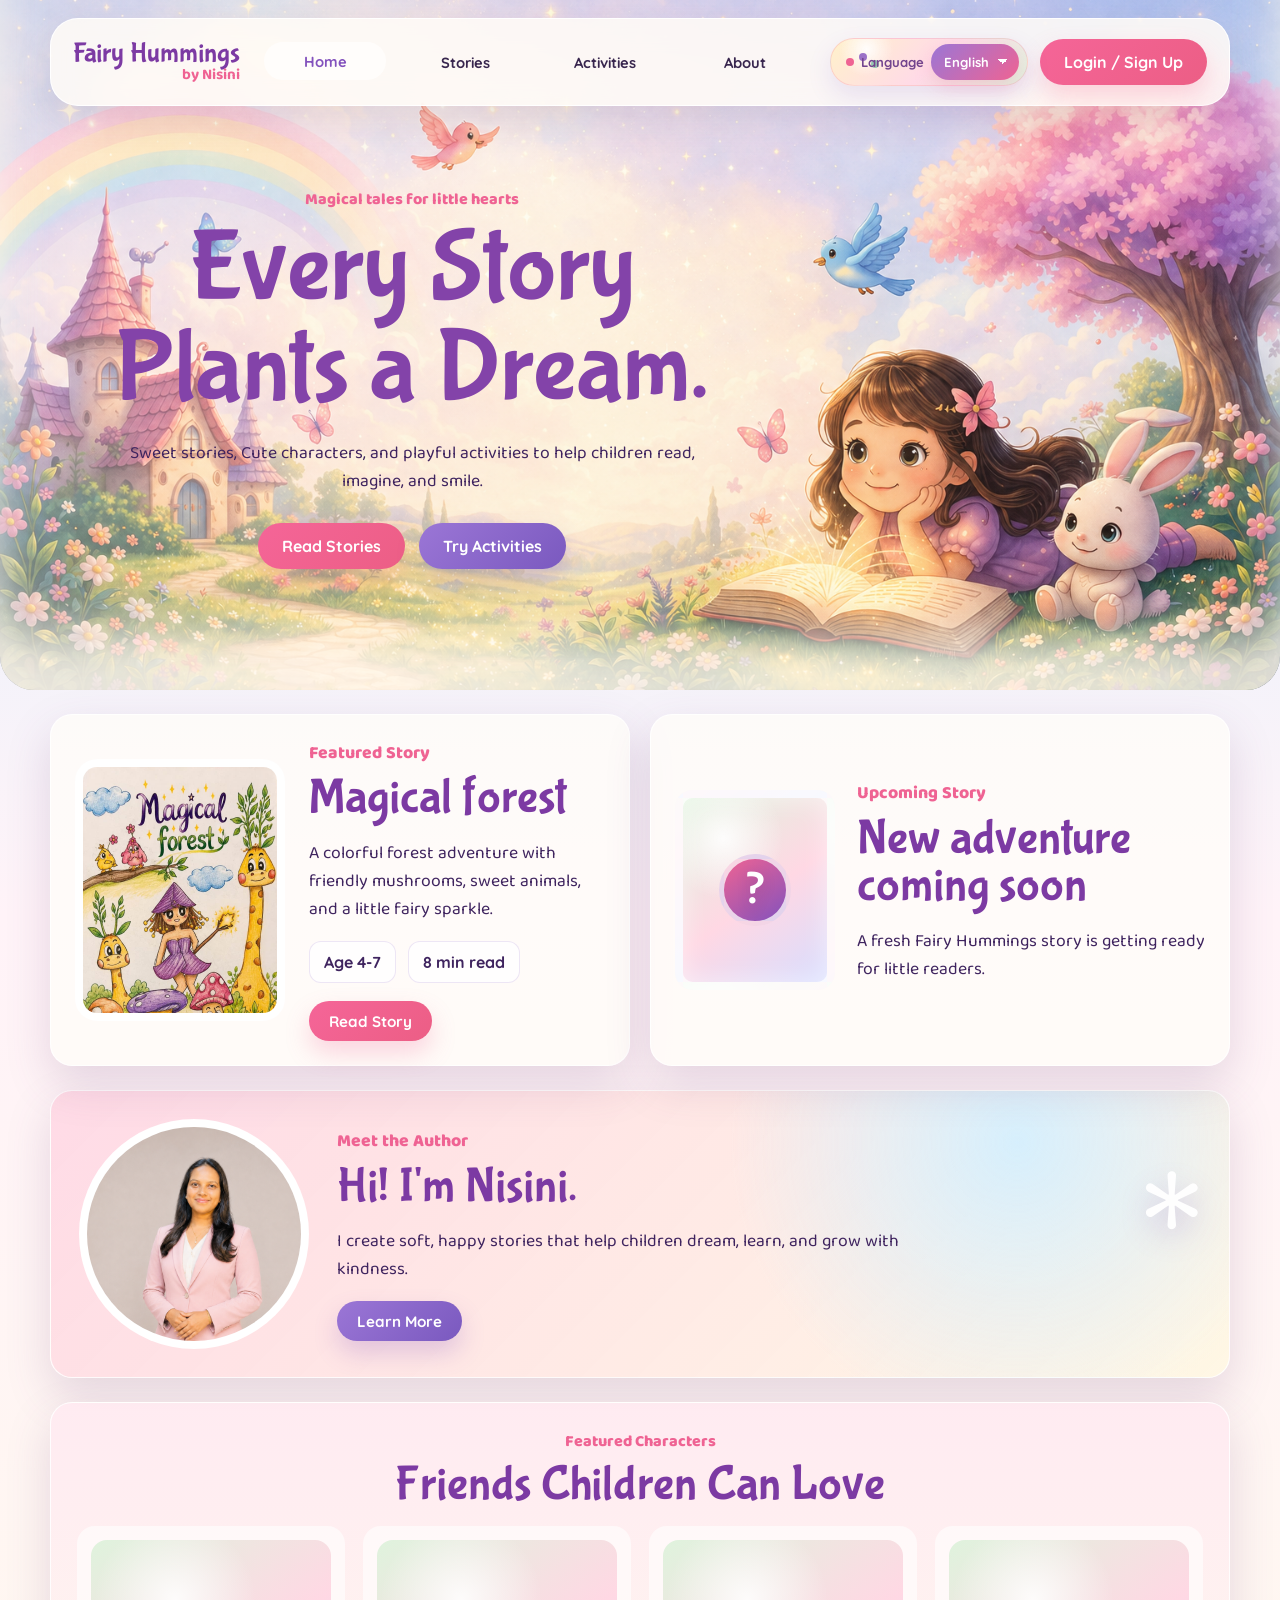
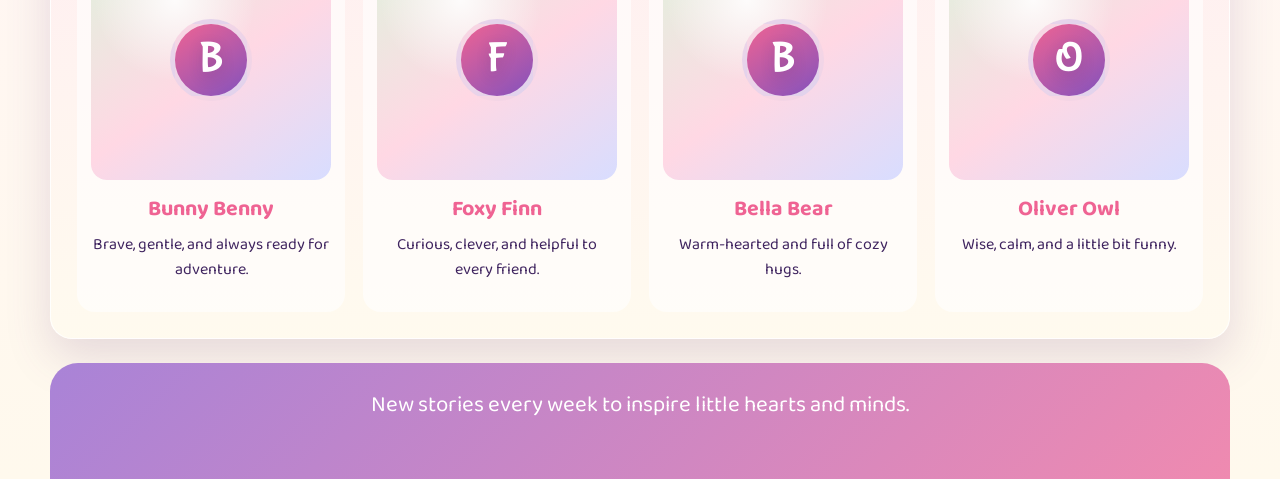
==== commit f8fbed71: "feat: add coloring activity with multiple sheets and tools, enhance stories page with new story cove" ====
--- a/index.html
+++ b/index.html
@@ -72,16 +72,14 @@
         </div>
       </article>
 
-      <article class="feature-panel">
-        <p class="eyebrow" data-i18n="categories">Categories</p>
-        <h2 data-i18n="chooseCorner">Choose a Magical Corner</h2>
-        <div class="category-grid">
-          <a href="stories.html" data-i18n="teddyTales">Teddy Tales</a>
-          <a href="stories.html" data-i18n="fairyTales">Fairy Tales</a>
-          <a href="stories.html" data-i18n="adventure">Adventure</a>
-          <a href="stories.html" data-i18n="friendship">Friendship</a>
-          <a href="stories.html" data-i18n="moralStories">Moral Stories</a>
-          <a href="stories.html" data-i18n="funnyStories">Funny Stories</a>
+      <article class="feature-panel upcoming-panel">
+        <div class="upcoming-cover" aria-hidden="true">
+          <span>?</span>
+        </div>
+        <div>
+          <p class="eyebrow" data-i18n="upcomingStory">Upcoming Story</p>
+          <h2 data-i18n="upcomingStoryTitle">New adventure coming soon</h2>
+          <p data-i18n="upcomingStoryDesc">A fresh Fairy Hummings story is getting ready for little readers.</p>
         </div>
       </article>
     </section>
--- a/styles.css
+++ b/styles.css
@@ -446,22 +446,38 @@
   font-weight: 700;
 }
 
-.category-grid {
-  display: grid;
-  grid-template-columns: repeat(3, 1fr);
-  gap: 14px;
-}
-
-.category-grid a {
+.upcoming-panel {
+  display: grid;
+  grid-template-columns: 160px 1fr;
+  gap: 22px;
+  align-items: center;
+}
+
+.upcoming-cover {
   display: grid;
   place-items: center;
-  min-height: 94px;
-  padding: 12px;
-  border: 1px solid rgba(239, 99, 147, 0.22);
+  aspect-ratio: 4 / 5;
+  border: 8px solid rgba(255, 255, 255, 0.82);
   border-radius: 18px;
-  background: linear-gradient(145deg, #fff4df, #ffe8ef 52%, #e8f7ed);
-  font-weight: 800;
-  text-align: center;
+  background:
+    radial-gradient(circle at 28% 22%, rgba(255, 255, 255, 0.9), transparent 34%),
+    linear-gradient(145deg, #dff3dd, #ffd8e4 54%, #d8ddff);
+  box-shadow: inset 0 0 26px rgba(255, 255, 255, 0.55);
+}
+
+.upcoming-cover span {
+  display: grid;
+  place-items: center;
+  width: 72px;
+  height: 72px;
+  border: 5px solid rgba(255, 255, 255, 0.74);
+  border-radius: 50%;
+  color: #fff;
+  background: linear-gradient(145deg, #ef6393, #8352bd);
+  font-family: "Bubblegum Sans", cursive;
+  font-size: 3rem;
+  line-height: 1;
+  text-shadow: 0 5px 14px rgba(63, 36, 95, 0.18);
 }
 
 .author-strip {
@@ -640,6 +656,36 @@
   line-height: 1;
 }
 
+.activity-preview {
+  display: block;
+  width: 100%;
+  max-height: 280px;
+  margin: 14px 0 16px;
+  border: 8px solid rgba(255, 255, 255, 0.82);
+  border-radius: 16px;
+  background: #fff;
+  object-fit: contain;
+  object-position: center top;
+}
+
+.activity-preview-grid {
+  display: grid;
+  grid-template-columns: repeat(2, minmax(0, 1fr));
+  gap: 12px;
+  margin: 14px 0 16px;
+}
+
+.activity-preview-grid .activity-preview {
+  height: 220px;
+  margin: 0;
+}
+
+.activity-wallpaper {
+  max-height: 340px;
+  object-fit: cover;
+  object-position: center;
+}
+
 .login-modal {
   position: fixed;
   inset: 0;
@@ -720,6 +766,233 @@
   line-height: 1.45;
 }
 
+.coloring-modal {
+  position: fixed;
+  inset: 0;
+  z-index: 50;
+  display: none;
+  place-items: center;
+  padding: 18px;
+  background: rgba(63, 36, 95, 0.38);
+  backdrop-filter: blur(8px);
+}
+
+.coloring-modal.open {
+  display: grid;
+}
+
+.coloring-box {
+  display: grid;
+  grid-template-rows: auto auto minmax(0, 1fr);
+  gap: 14px;
+  width: min(1080px, calc(100vw - 28px));
+  max-height: calc(100vh - 32px);
+  padding: clamp(14px, 2.2vw, 22px);
+  border: 1px solid rgba(255, 255, 255, 0.86);
+  border-radius: 24px;
+  background:
+    linear-gradient(135deg, rgba(255, 253, 249, 0.98), rgba(232, 248, 238, 0.96)),
+    var(--white);
+  box-shadow: 0 24px 70px rgba(63, 36, 95, 0.32);
+}
+
+.coloring-header,
+.coloring-tools,
+.coloring-sheet-picker,
+.coloring-tool-modes,
+.coloring-palette,
+.brush-control {
+  display: flex;
+  align-items: center;
+}
+
+.coloring-header {
+  justify-content: space-between;
+  gap: 14px;
+}
+
+.coloring-header h2 {
+  margin: 0;
+  font-size: clamp(1.55rem, 3.6vw, 2.65rem);
+}
+
+.close-coloring {
+  flex: 0 0 auto;
+  width: 42px;
+  height: 42px;
+  border: 0;
+  border-radius: 50%;
+  color: #fff;
+  background: linear-gradient(135deg, #f56598, #8352bd);
+  box-shadow: 0 12px 24px rgba(131, 82, 189, 0.22);
+  font-size: 1.35rem;
+  font-weight: 800;
+  cursor: pointer;
+}
+
+.coloring-tools {
+  flex-wrap: wrap;
+  gap: 12px;
+  padding: 12px;
+  border: 1px solid rgba(131, 82, 189, 0.12);
+  border-radius: 18px;
+  background: rgba(255, 255, 255, 0.66);
+}
+
+.coloring-palette,
+.coloring-sheet-picker,
+.brush-control {
+  gap: 9px;
+  color: #765d8f;
+  font-weight: 800;
+}
+
+.coloring-sheet-picker,
+.coloring-tool-modes {
+  gap: 8px;
+}
+
+.sheet-choice,
+.tool-mode {
+  min-height: 36px;
+  border: 0;
+  cursor: pointer;
+}
+
+.sheet-choice {
+  padding: 8px 13px;
+  border-radius: 999px;
+  color: #765d8f;
+  background: rgba(255, 255, 255, 0.86);
+  box-shadow: inset 0 0 0 1px rgba(131, 82, 189, 0.15);
+  font: inherit;
+  font-weight: 800;
+}
+
+.sheet-choice.active {
+  color: #fff;
+  background: linear-gradient(135deg, #9b76d6, #ef6393);
+  box-shadow: 0 8px 18px rgba(131, 82, 189, 0.18);
+}
+
+.tool-mode {
+  position: relative;
+  display: grid;
+  place-items: center;
+  width: 38px;
+  height: 38px;
+  border-radius: 50%;
+  background: #fff;
+  box-shadow:
+    inset 0 0 0 1px rgba(131, 82, 189, 0.16),
+    0 6px 16px rgba(91, 66, 103, 0.14);
+}
+
+.tool-mode.active {
+  outline: 3px solid rgba(131, 82, 189, 0.34);
+  outline-offset: 2px;
+}
+
+.paint-mode::before {
+  content: "";
+  width: 17px;
+  height: 17px;
+  border-radius: 50%;
+  background: #ef6393;
+  box-shadow:
+    8px 5px 0 -4px #f7b733,
+    -7px 6px 0 -4px #56ccf2;
+}
+
+.eraser-mode::before {
+  content: "";
+  width: 21px;
+  height: 13px;
+  border-radius: 4px;
+  background: linear-gradient(135deg, #fff 0 48%, #ffd8e4 48% 100%);
+  box-shadow: inset 0 0 0 2px rgba(131, 82, 189, 0.34);
+  transform: rotate(-18deg);
+}
+
+.color-swatch {
+  width: 32px;
+  height: 32px;
+  border: 3px solid rgba(255, 255, 255, 0.95);
+  border-radius: 50%;
+  box-shadow: 0 4px 12px rgba(91, 66, 103, 0.18);
+  cursor: pointer;
+}
+
+.color-swatch[data-color="#ef6393"] {
+  background: #ef6393;
+}
+
+.color-swatch[data-color="#f7b733"] {
+  background: #f7b733;
+}
+
+.color-swatch[data-color="#6fcf97"] {
+  background: #6fcf97;
+}
+
+.color-swatch[data-color="#56ccf2"] {
+  background: #56ccf2;
+}
+
+.color-swatch[data-color="#9b6bd3"] {
+  background: #9b6bd3;
+}
+
+.color-swatch[data-color="#f2994a"] {
+  background: #f2994a;
+}
+
+.color-swatch.active {
+  outline: 3px solid #8352bd;
+  outline-offset: 2px;
+}
+
+.brush-control input {
+  width: 132px;
+  accent-color: #ef6393;
+}
+
+.coloring-page {
+  justify-self: center;
+  width: fit-content;
+  max-width: 100%;
+  max-height: max(260px, calc(100vh - 285px));
+  overflow: auto;
+  border: 1px solid rgba(131, 82, 189, 0.16);
+  border-radius: 14px;
+  background: #fff;
+  box-shadow: inset 0 0 0 8px rgba(255, 255, 255, 0.72);
+}
+
+.coloring-stage {
+  position: relative;
+  width: fit-content;
+  line-height: 0;
+}
+
+.coloring-stage img {
+  display: block;
+  width: min(640px, calc(100vw - 64px));
+  max-width: 100%;
+  height: auto;
+  user-select: none;
+  -webkit-user-drag: none;
+}
+
+.coloring-stage canvas {
+  position: absolute;
+  top: 0;
+  left: 0;
+  touch-action: none;
+  cursor: crosshair;
+  mix-blend-mode: multiply;
+}
+
 .story-reader-modal {
   position: fixed;
   inset: 0;
@@ -855,6 +1128,13 @@
   height: min(68vh, 700px);
   max-height: calc(100vh - 210px);
   perspective: 1800px;
+}
+
+.story-reader.square-book .book-stage {
+  width: min(100%, min(68vh, 700px));
+  height: auto;
+  aspect-ratio: 1 / 1;
+  justify-self: center;
 }
 
 .book-page,
@@ -1159,7 +1439,6 @@
     max-width: 270px;
   }
 
-  .category-grid,
   .character-grid,
   .card-grid {
     grid-template-columns: repeat(2, 1fr);
@@ -1233,10 +1512,17 @@
     font-size: 1rem;
   }
 
-  .category-grid,
   .character-grid,
   .card-grid {
     grid-template-columns: 1fr;
+  }
+
+  .upcoming-panel {
+    grid-template-columns: 1fr;
+  }
+
+  .upcoming-cover {
+    width: min(220px, 100%);
   }
 
   .author-strip,
@@ -1257,6 +1543,42 @@
 
   .story-reader-header {
     align-items: start;
+  }
+
+  .coloring-modal {
+    padding: 10px;
+  }
+
+  .coloring-box {
+    width: calc(100vw - 20px);
+    max-height: calc(100vh - 20px);
+    border-radius: 18px;
+  }
+
+  .coloring-tools {
+    align-items: stretch;
+  }
+
+  .coloring-palette {
+    flex-wrap: wrap;
+  }
+
+  .coloring-sheet-picker {
+    flex-wrap: wrap;
+    width: 100%;
+  }
+
+  .brush-control {
+    width: 100%;
+    justify-content: space-between;
+  }
+
+  .brush-control input {
+    width: min(180px, 48vw);
+  }
+
+  .coloring-page {
+    max-height: max(220px, calc(100vh - 390px));
   }
 
   .storybook-shell {
@@ -1290,6 +1612,11 @@
     max-height: calc(100vh - 230px);
   }
 
+  .story-reader.square-book .book-stage {
+    width: min(100%, min(62vh, 560px));
+    height: auto;
+  }
+
   .book-page,
   .page-flipper {
     border-width: 7px;
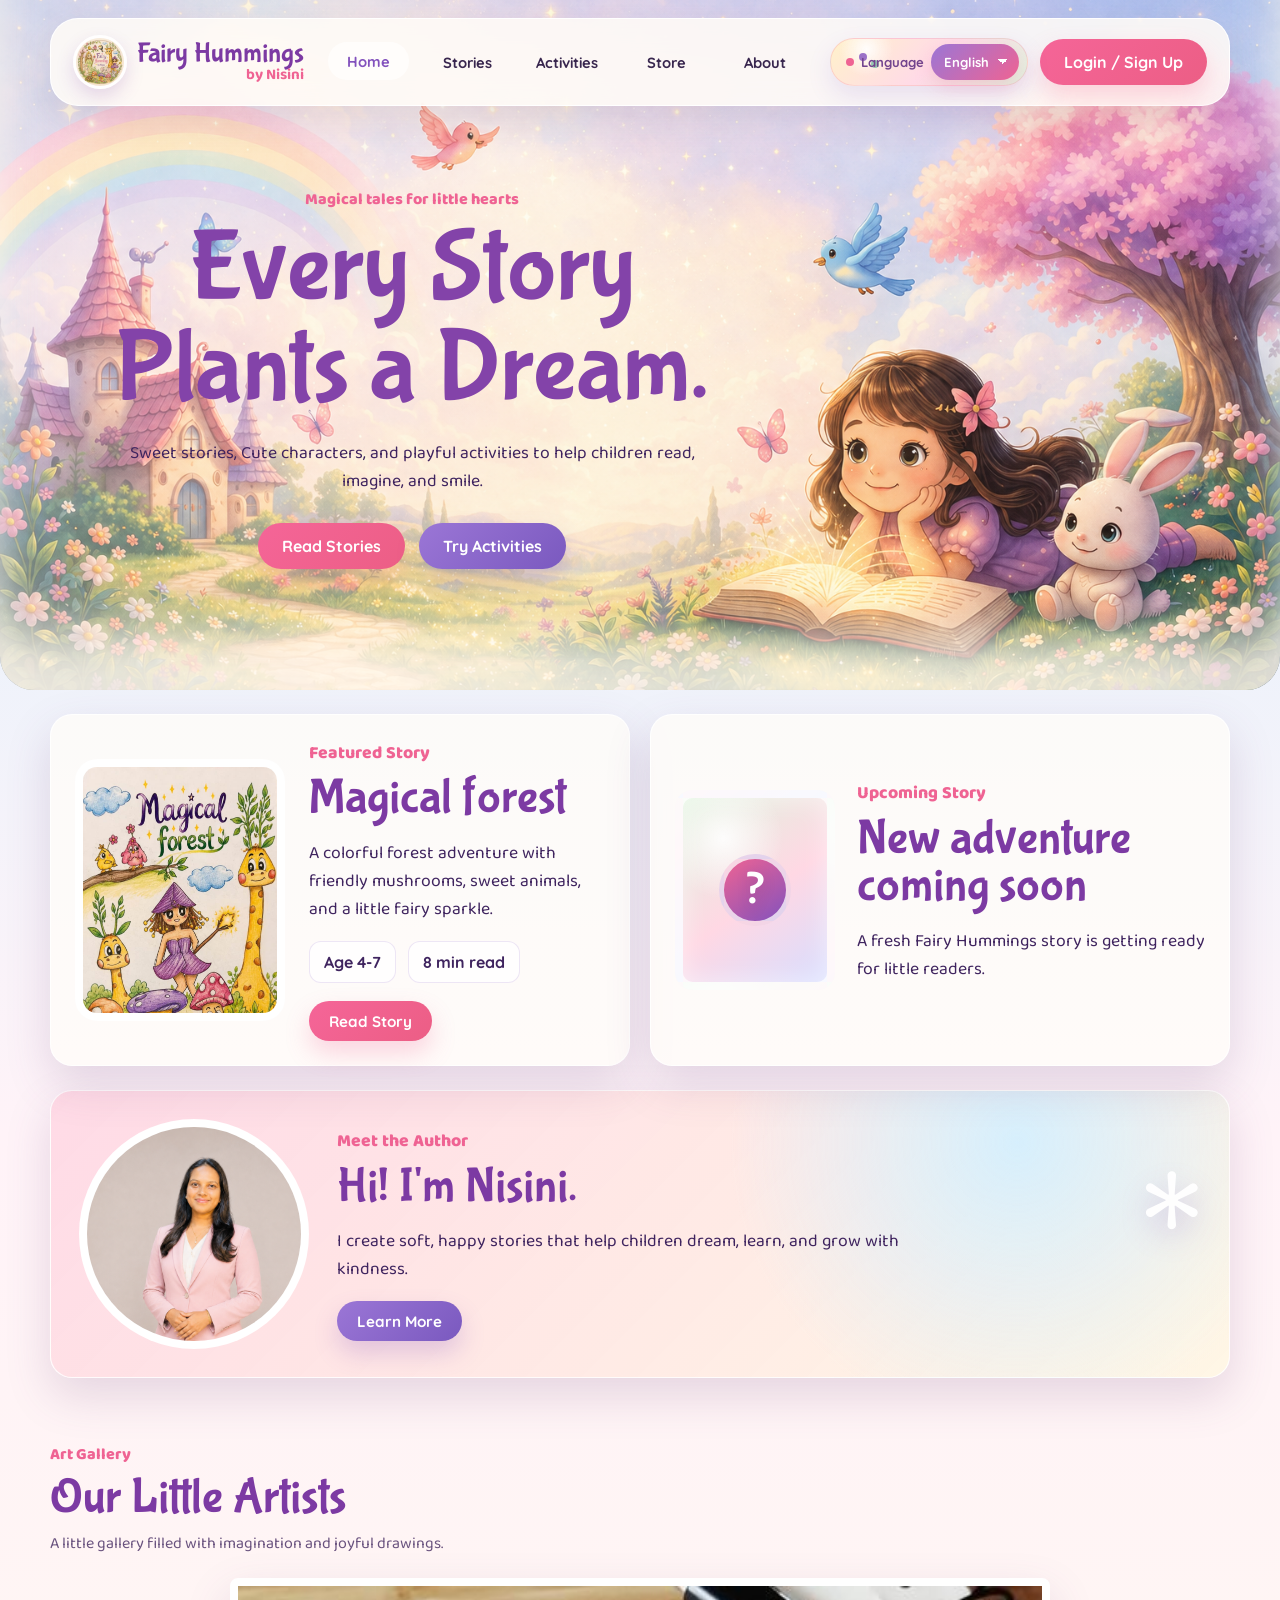
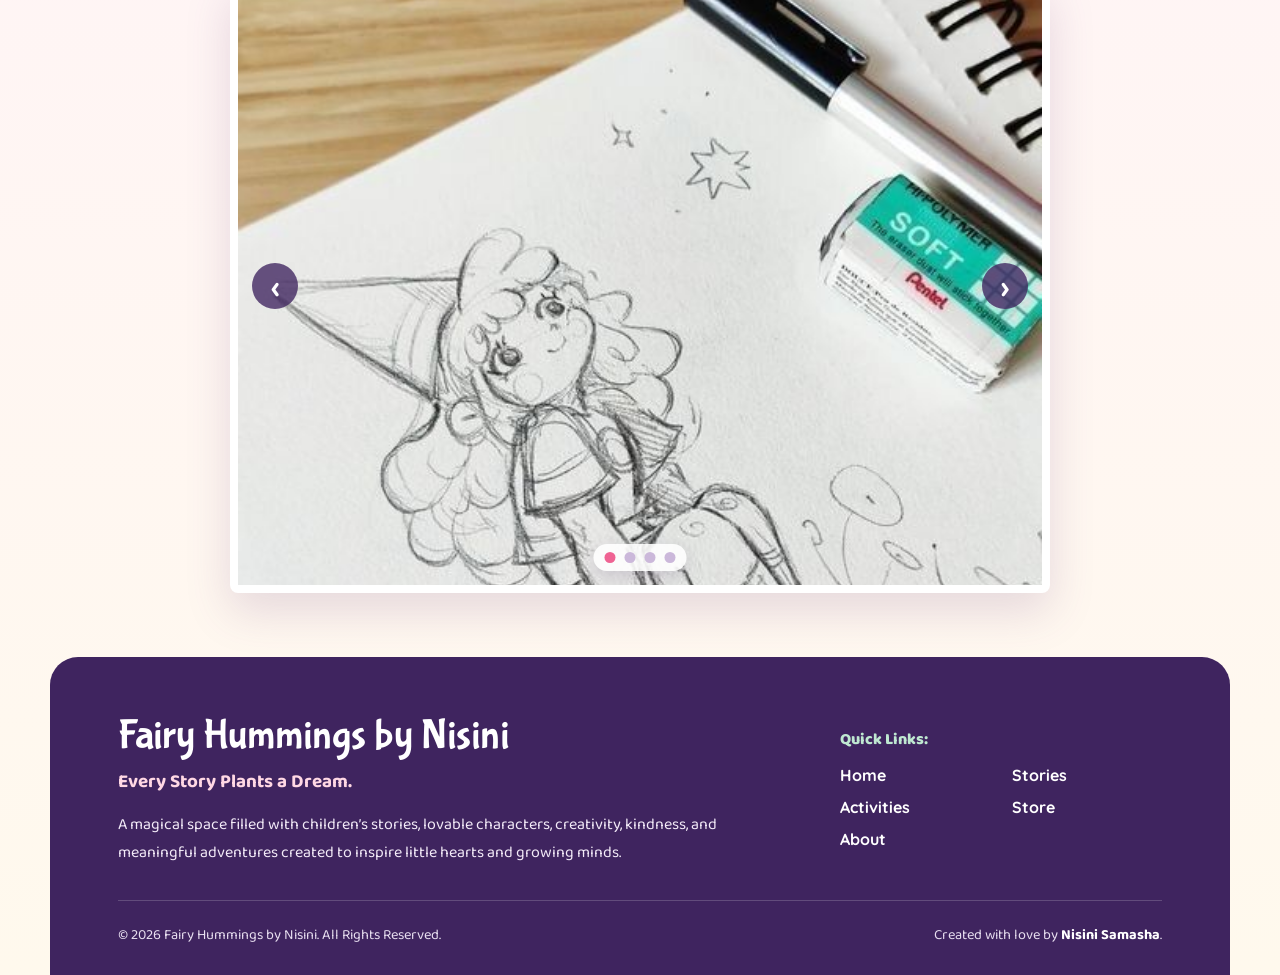
==== commit 8afa69fd: "Add store page and enhance stories page layout - Created a new store.html file with product listings" ====
--- a/index.html
+++ b/index.html
@@ -7,19 +7,24 @@
   <link rel="preconnect" href="https://fonts.googleapis.com">
   <link rel="preconnect" href="https://fonts.gstatic.com" crossorigin>
   <link href="https://fonts.googleapis.com/css2?family=Baloo+2:wght@400;600;700&family=Bubblegum+Sans&family=Noto+Sans+Sinhala:wght@400;600;700;800&family=Quicksand:wght@500;600;700&display=swap" rel="stylesheet">
+  <link rel="icon" type="image/png" href="assets/favicon.png">
   <link rel="stylesheet" href="styles.css">
 </head>
 <body>
   <header class="site-header">
     <a class="brand" href="index.html" aria-label="Fairy Hummings home">
-      <span class="brand-mark">Fairy Hummings</span>
-      <span class="brand-by">by Nisini</span>
+      <img class="brand-logo" src="assets/site-logo.jpeg" alt="" aria-hidden="true">
+      <span class="brand-text">
+        <span class="brand-mark">Fairy Hummings</span>
+        <span class="brand-by">by Nisini</span>
+      </span>
     </a>
 
     <nav class="main-nav" aria-label="Main navigation">
       <a class="active" href="index.html" data-i18n="navHome">Home</a>
       <a href="stories.html" data-i18n="navStories">Stories</a>
       <a href="activities.html" data-i18n="navActivities">Activities</a>
+      <a href="store.html" data-i18n="navStore">Store</a>
       <a href="about.html" data-i18n="navAbout">About</a>
     </nav>
 
@@ -95,36 +100,56 @@
       <div class="author-art" aria-hidden="true">*</div>
     </section>
 
-    <section class="characters-section">
-      <p class="eyebrow" data-i18n="featuredCharacters">Featured Characters</p>
-      <h2 data-i18n="charactersTitle">Friends Children Can Love</h2>
-      <div class="character-grid">
-        <article>
-          <div class="character-avatar bunny"></div>
-          <h3 data-i18n="bunnyName">Bunny Benny</h3>
-          <p data-i18n="bunnyDesc">Brave, gentle, and always ready for adventure.</p>
-        </article>
-        <article>
-          <div class="character-avatar fox"></div>
-          <h3 data-i18n="foxName">Foxy Finn</h3>
-          <p data-i18n="foxDesc">Curious, clever, and helpful to every friend.</p>
-        </article>
-        <article>
-          <div class="character-avatar bear"></div>
-          <h3 data-i18n="bearName">Bella Bear</h3>
-          <p data-i18n="bearDesc">Warm-hearted and full of cozy hugs.</p>
-        </article>
-        <article>
-          <div class="character-avatar owl"></div>
-          <h3 data-i18n="owlName">Oliver Owl</h3>
-          <p data-i18n="owlDesc">Wise, calm, and a little bit funny.</p>
-        </article>
+    <section class="reader-gallery-section" id="characters">
+      <div class="reader-gallery-heading">
+        <div>
+          <p class="eyebrow" data-i18n="readerGalleryKicker">Art Gallery</p>
+          <h2 data-i18n="readerGalleryTitle">Our Little Artists</h2>
+          <p data-i18n="readerGalleryIntro">A little gallery filled with imagination and joyful drawings.</p>
+        </div>
+      </div>
+      <div class="reader-slideshow" id="readerSlideshow" role="region" aria-roledescription="carousel" data-i18n-aria-label="readerSlideshowLabel">
+        <div class="reader-slide active">
+          <img src="assets/little-readers/drawing-fairy.jpg" alt="A fairy character pencil drawing">
+        </div>
+        <div class="reader-slide">
+          <img src="assets/little-readers/drawing-birds.jpg" alt="A collection of bird character sketches">
+        </div>
+        <div class="reader-slide">
+          <img src="assets/little-readers/drawing-elephant.jpg" alt="A baby elephant drawing with flowers">
+        </div>
+        <div class="reader-slide">
+          <img src="assets/little-readers/drawing-friends.jpg" alt="A group of hand-drawn characters">
+        </div>
+        <button class="reader-slide-nav reader-slide-prev" type="button" data-i18n-aria-label="previousDrawing" title="Previous drawing">&lsaquo;</button>
+        <button class="reader-slide-nav reader-slide-next" type="button" data-i18n-aria-label="nextDrawing" title="Next drawing">&rsaquo;</button>
+        <div class="reader-slide-dots" id="readerSlideDots" aria-label="Choose a drawing"></div>
       </div>
     </section>
   </main>
 
-  <footer class="site-footer">
-    <p data-i18n="homeFooter">New stories every week to inspire little hearts and minds.</p>
+  <footer class="site-footer" id="contact">
+    <div class="footer-inner">
+      <div class="footer-intro">
+        <p class="footer-name">Fairy Hummings by Nisini</p>
+        <p class="footer-tagline"><strong>Every Story Plants a Dream.</strong></p>
+        <p class="footer-description">A magical space filled with children&rsquo;s stories, lovable characters, creativity, kindness, and meaningful adventures created to inspire little hearts and growing minds.</p>
+      </div>
+      <nav class="footer-navigation" aria-label="Footer navigation">
+        <p class="footer-links-title">Quick Links:</p>
+        <div class="footer-links">
+          <a href="index.html" data-i18n="navHome">Home</a>
+          <a href="stories.html" data-i18n="navStories">Stories</a>
+          <a href="activities.html" data-i18n="navActivities">Activities</a>
+          <a href="store.html" data-i18n="navStore">Store</a>
+          <a href="about.html" data-i18n="navAbout">About</a>
+        </div>
+      </nav>
+      <div class="footer-bottom">
+        <p>&copy; 2026 Fairy Hummings by Nisini. All Rights Reserved.</p>
+        <p>Created with love by <strong>Nisini Samasha</strong>.</p>
+      </div>
+    </div>
   </footer>
 
   <script src="script.js"></script>
--- a/styles.css
+++ b/styles.css
@@ -57,8 +57,26 @@
 }
 
 .brand {
-  display: grid;
+  display: inline-flex;
+  align-items: center;
+  gap: 10px;
+  min-width: 0;
   line-height: 1;
+}
+
+.brand-logo {
+  flex: 0 0 auto;
+  width: 54px;
+  height: 54px;
+  border: 3px solid rgba(255, 255, 255, 0.86);
+  border-radius: 50%;
+  object-fit: cover;
+  box-shadow: 0 8px 18px rgba(124, 58, 163, 0.18);
+}
+
+.brand-text {
+  display: grid;
+  min-width: 0;
 }
 
 .brand-mark {
@@ -88,7 +106,7 @@
 
 .main-nav {
   display: grid;
-  grid-template-columns: repeat(4, minmax(82px, 1fr));
+  grid-template-columns: repeat(5, minmax(72px, 1fr));
   justify-content: center;
   align-items: center;
   gap: clamp(8px, 1.4vw, 18px);
@@ -197,8 +215,22 @@
 }
 
 html[lang="si"] .main-nav a {
-  font-size: clamp(0.82rem, 0.92vw, 0.9rem);
+  width: 100%;
+  min-height: 42px;
+  padding: 8px 12px;
+  border: 1px solid rgba(131, 82, 189, 0.1);
+  background: rgba(255, 255, 255, 0.42);
+  font-size: clamp(0.72rem, 0.78vw, 0.8rem);
   font-weight: 800;
+  line-height: 1.25;
+  white-space: normal;
+}
+
+html[lang="si"] .main-nav {
+  grid-template-columns: repeat(5, minmax(82px, 1fr));
+  justify-items: stretch;
+  gap: clamp(12px, 1.5vw, 18px);
+  width: 100%;
 }
 
 html[lang="si"] .language-label {
@@ -597,17 +629,228 @@
 .site-footer {
   width: min(1180px, calc(100% - 32px));
   margin: 24px auto 0;
-  padding: 24px 16px 34px;
+  overflow: hidden;
   color: #fff;
-  background: linear-gradient(135deg, #a983d7, #ef8ab0);
+  background: #3f245f;
   border-radius: 28px 28px 0 0;
-  text-align: center;
-  font-family: "Bubblegum Sans", cursive;
-  font-size: 1.4rem;
+}
+
+.reader-gallery-section {
+  width: min(1180px, calc(100% - 32px));
+  margin: 34px auto;
+  padding: 30px 0;
+}
+
+.reader-gallery-heading {
+  display: flex;
+  align-items: end;
+  justify-content: space-between;
+  gap: 24px;
+  margin-bottom: 22px;
+}
+
+.reader-gallery-heading h2,
+.reader-gallery-heading p {
+  margin-top: 0;
+}
+
+.reader-gallery-heading h2 {
+  margin-bottom: 8px;
+}
+
+.reader-gallery-heading > div > p:last-child {
+  max-width: 620px;
+  margin-bottom: 0;
+  color: #69527e;
+  line-height: 1.6;
+}
+
+.reader-slideshow {
+  position: relative;
+  width: min(820px, 100%);
+  aspect-ratio: 4 / 3;
+  margin: 0 auto;
+  overflow: hidden;
+  border: 8px solid #fff;
+  border-radius: 8px;
+  background: #f3eef5;
+  box-shadow: var(--shadow);
+}
+
+.reader-slide {
+  position: absolute;
+  inset: 0;
+  display: grid;
+  place-items: center;
+  opacity: 0;
+  visibility: hidden;
+  transition: opacity 700ms ease, visibility 700ms ease;
+}
+
+.reader-slide.active {
+  z-index: 1;
+  opacity: 1;
+  visibility: visible;
+}
+
+.reader-slide img {
+  display: block;
+  width: 100%;
+  height: 100%;
+  object-fit: contain;
+  background: #fff;
+}
+
+.reader-slide-nav {
+  position: absolute;
+  z-index: 3;
+  top: 50%;
+  display: grid;
+  place-items: center;
+  width: 46px;
+  height: 46px;
+  transform: translateY(-50%);
+  border: 0;
+  border-radius: 50%;
+  color: #fff;
+  background: rgba(63, 36, 95, 0.78);
+  font: inherit;
+  font-size: 2rem;
+  font-weight: 800;
+  line-height: 1;
+  cursor: pointer;
+}
+
+.reader-slide-prev {
+  left: 14px;
+}
+
+.reader-slide-next {
+  right: 14px;
+}
+
+.reader-slide-nav:hover,
+.reader-slide-nav:focus-visible {
+  background: var(--pink);
+  outline: 3px solid rgba(255, 255, 255, 0.9);
+}
+
+.reader-slide-dots {
+  position: absolute;
+  z-index: 3;
+  left: 50%;
+  bottom: 14px;
+  display: flex;
+  gap: 9px;
+  padding: 8px 11px;
+  transform: translateX(-50%);
+  border-radius: 18px;
+  background: rgba(255, 255, 255, 0.88);
+  box-shadow: 0 6px 18px rgba(63, 36, 95, 0.16);
+}
+
+.reader-slide-dots button {
+  width: 11px;
+  height: 11px;
+  padding: 0;
+  border: 0;
+  border-radius: 50%;
+  background: #cbb8da;
+  cursor: pointer;
+}
+
+.reader-slide-dots button.active {
+  background: var(--pink);
+}
+
+.reader-slide-dots button:focus-visible {
+  outline: 3px solid rgba(131, 82, 189, 0.35);
+  outline-offset: 3px;
+}
+
+.footer-inner {
+  display: grid;
+  grid-template-columns: minmax(0, 1.35fr) minmax(280px, 0.65fr);
+  gap: 34px 52px;
+  padding: clamp(32px, 5vw, 54px) clamp(24px, 6vw, 68px) 28px;
+}
+
+.footer-intro p,
+.footer-navigation p,
+.footer-bottom p {
+  margin: 0;
+}
+
+.footer-name {
+  color: #fff;
+  font-family: "Bubblegum Sans", "Noto Sans Sinhala", cursive;
+  font-size: clamp(1.9rem, 3.5vw, 2.65rem);
+}
+
+.footer-tagline {
+  margin-top: 7px !important;
+  color: #ffd8e4;
+  font-size: 1.18rem;
+}
+
+.footer-description {
+  max-width: 690px;
+  margin-top: 14px !important;
+  color: #f3ebf8;
+  line-height: 1.7;
+}
+
+.footer-navigation {
+  align-self: center;
+}
+
+.footer-links-title {
+  margin-bottom: 12px !important;
+  color: #bfe8d1;
+  font-weight: 800;
+}
+
+.footer-links {
+  display: grid;
+  grid-template-columns: repeat(2, minmax(0, 1fr));
+  gap: 10px 22px;
+}
+
+.footer-links a {
+  width: fit-content;
+  color: #fff;
+  font-weight: 700;
+  line-height: 1.4;
+  text-decoration-color: transparent;
+  text-underline-offset: 4px;
+  transition: color 0.2s ease, text-decoration-color 0.2s ease;
+}
+
+.footer-links a:hover,
+.footer-links a:focus-visible {
+  color: #ffd8e4;
+  text-decoration: underline;
+  text-decoration-color: currentColor;
+}
+
+.footer-bottom {
+  grid-column: 1 / -1;
+  display: flex;
+  flex-wrap: wrap;
+  justify-content: space-between;
+  gap: 8px 24px;
+  padding-top: 22px;
+  border-top: 1px solid rgba(255, 255, 255, 0.18);
+  color: #e8dff0;
+  font-size: 0.9rem;
+}
+
+.footer-bottom strong {
+  color: #fff;
 }
 
 .page-shell {
-  padding-top: 116px;
+  padding-top: 32px;
 }
 
 .page-hero {
@@ -684,6 +927,374 @@
   max-height: 340px;
   object-fit: cover;
   object-position: center;
+}
+
+.store-products {
+  display: flex;
+  flex-wrap: wrap;
+  gap: 24px;
+  margin-top: 28px;
+}
+
+.product-card {
+  display: grid;
+  grid-template-rows: auto 1fr;
+  width: min(420px, 100%);
+  overflow: hidden;
+  border: 1px solid rgba(255, 255, 255, 0.9);
+  border-radius: 8px;
+  background: rgba(255, 253, 249, 0.94);
+  box-shadow: var(--shadow);
+}
+
+.product-image {
+  display: block;
+  width: 100%;
+  aspect-ratio: 1;
+  object-fit: contain;
+  object-position: center;
+  background: #fff;
+}
+
+.product-details {
+  display: flex;
+  flex-direction: column;
+  padding: 22px;
+}
+
+.product-details h2 {
+  margin: 0;
+  font-size: clamp(1.65rem, 3vw, 2.15rem);
+  line-height: 1.25;
+}
+
+.product-material {
+  margin: 12px 0 24px;
+  color: #69527e;
+  line-height: 1.55;
+}
+
+.product-purchase {
+  display: flex;
+  align-items: center;
+  justify-content: space-between;
+  gap: 16px;
+  margin-top: auto;
+}
+
+.product-price {
+  color: #267444;
+  font-family: "Baloo 2", "Noto Sans Sinhala", sans-serif;
+  font-size: 1.65rem;
+  font-weight: 800;
+  line-height: 1;
+}
+
+.product-price-group {
+  display: grid;
+  justify-items: start;
+  gap: 5px;
+}
+
+.product-old-price {
+  color: #9a7e8f;
+  font-size: 0.98rem;
+  font-weight: 700;
+  text-decoration-color: #c9445c;
+  text-decoration-thickness: 2px;
+}
+
+.quiz-page-grid {
+  display: grid;
+  grid-template-columns: repeat(2, minmax(0, 1fr));
+  gap: 24px;
+  margin-top: 28px;
+}
+
+.quiz-page-card {
+  display: grid;
+  grid-template-rows: auto 1fr;
+  overflow: hidden;
+  border: 1px solid rgba(255, 255, 255, 0.9);
+  border-radius: 18px;
+  background: rgba(255, 253, 249, 0.9);
+  box-shadow: var(--shadow);
+}
+
+.quiz-page-card > img {
+  display: block;
+  width: 100%;
+  aspect-ratio: 4 / 3;
+  object-fit: cover;
+  object-position: center top;
+}
+
+.quiz-page-card-content {
+  display: flex;
+  flex-direction: column;
+  align-items: flex-start;
+  padding: 26px;
+}
+
+.quiz-page-card h2 {
+  margin: 0;
+  font-size: clamp(1.7rem, 3vw, 2.25rem);
+  line-height: 1.25;
+}
+
+.quiz-page-card-content > p {
+  margin: 11px 0 0;
+  color: #69527e;
+  font-size: 1.05rem;
+  line-height: 1.6;
+}
+
+.quiz-page-features {
+  display: grid;
+  gap: 9px;
+  margin: 20px 0 24px;
+  padding: 0;
+  color: #4f3a63;
+  font-weight: 700;
+  list-style: none;
+}
+
+.quiz-page-card .btn {
+  margin-top: auto;
+}
+
+body.modal-open {
+  overflow: hidden;
+}
+
+.story-quiz-modal {
+  position: fixed;
+  inset: 0;
+  z-index: 60;
+  display: none;
+  place-items: center;
+  padding: 20px;
+  background: rgba(63, 36, 95, 0.42);
+  backdrop-filter: blur(8px);
+}
+
+.story-quiz-modal.open {
+  display: grid;
+}
+
+.story-quiz-box {
+  width: min(720px, 100%);
+  max-height: calc(100vh - 40px);
+  overflow-y: auto;
+  padding: clamp(20px, 4vw, 34px);
+  border: 1px solid rgba(255, 255, 255, 0.9);
+  border-radius: 24px;
+  background: var(--white);
+  box-shadow: 0 24px 70px rgba(63, 36, 95, 0.32);
+}
+
+.story-quiz-header,
+.story-quiz-progress {
+  display: flex;
+  align-items: center;
+  justify-content: space-between;
+  gap: 18px;
+}
+
+.story-quiz-kicker {
+  margin: 0 0 4px;
+  color: var(--pink);
+  font-weight: 800;
+}
+
+.story-quiz-header h2 {
+  margin: 0;
+  font-size: clamp(1.85rem, 5vw, 2.65rem);
+}
+
+.close-story-quiz {
+  flex: 0 0 auto;
+  width: 42px;
+  height: 42px;
+  border: 0;
+  border-radius: 50%;
+  color: var(--ink);
+  background: var(--rose);
+  font: inherit;
+  font-size: 1.8rem;
+  font-weight: 700;
+  line-height: 1;
+  cursor: pointer;
+}
+
+.close-story-quiz:hover,
+.close-story-quiz:focus-visible {
+  background: #ffc0d3;
+  outline: 3px solid rgba(131, 82, 189, 0.2);
+}
+
+.story-quiz-progress {
+  margin: 22px 0;
+  padding: 11px 15px;
+  border-radius: 12px;
+  color: #5f4278;
+  background: #fff0f5;
+  font-weight: 800;
+}
+
+.story-quiz-question {
+  margin: 0 0 18px;
+  color: var(--ink);
+  font-family: "Noto Sans Sinhala", "Quicksand", Arial, sans-serif;
+  font-size: clamp(1.2rem, 3vw, 1.55rem);
+  line-height: 1.55;
+}
+
+.story-quiz-options {
+  display: grid;
+  gap: 11px;
+}
+
+.story-quiz-option {
+  display: grid;
+  grid-template-columns: 38px minmax(0, 1fr);
+  align-items: center;
+  gap: 11px;
+  min-height: 54px;
+  padding: 9px 14px 9px 10px;
+  border: 2px solid rgba(131, 82, 189, 0.15);
+  border-radius: 12px;
+  color: #4f3a63;
+  background: #fff;
+  font-family: "Noto Sans Sinhala", "Quicksand", Arial, sans-serif;
+  font-weight: 700;
+  line-height: 1.5;
+  cursor: pointer;
+  transition: border-color 160ms ease, background 160ms ease, transform 160ms ease;
+}
+
+.story-quiz-option:hover {
+  border-color: rgba(131, 82, 189, 0.48);
+  transform: translateY(-1px);
+}
+
+.story-quiz-option:focus-within {
+  outline: 3px solid rgba(131, 82, 189, 0.18);
+  outline-offset: 2px;
+}
+
+.story-quiz-option input {
+  position: absolute;
+  width: 1px;
+  height: 1px;
+  opacity: 0;
+}
+
+.story-quiz-option-letter {
+  display: grid;
+  place-items: center;
+  width: 36px;
+  height: 36px;
+  border-radius: 50%;
+  color: var(--purple);
+  background: #f2eafb;
+  font-family: "Quicksand", Arial, sans-serif;
+  font-weight: 800;
+}
+
+.story-quiz-option.selected {
+  border-color: var(--purple);
+  background: #f8f2ff;
+}
+
+.story-quiz-option.correct {
+  border-color: #42a86b;
+  color: #245f3c;
+  background: #e4f6e8;
+}
+
+.story-quiz-option.correct .story-quiz-option-letter {
+  color: #fff;
+  background: #42a86b;
+}
+
+.story-quiz-option.wrong {
+  border-color: #dd5d6e;
+  color: #8c3040;
+  background: #ffe8eb;
+}
+
+.story-quiz-option.wrong .story-quiz-option-letter {
+  color: #fff;
+  background: #dd5d6e;
+}
+
+.story-quiz-option:has(input:disabled) {
+  cursor: default;
+  transform: none;
+}
+
+.story-quiz-feedback {
+  min-height: 28px;
+  margin: 17px 0 13px;
+  font-family: "Noto Sans Sinhala", "Quicksand", Arial, sans-serif;
+  font-weight: 800;
+  line-height: 1.5;
+}
+
+.story-quiz-feedback.is-correct {
+  color: #267444;
+}
+
+.story-quiz-feedback.is-wrong {
+  color: #b63c51;
+}
+
+.story-quiz-action {
+  min-width: 170px;
+}
+
+.story-quiz-action:disabled {
+  opacity: 0.5;
+  cursor: not-allowed;
+  transform: none;
+}
+
+.story-quiz-result {
+  display: grid;
+  place-items: center;
+  min-height: 350px;
+  text-align: center;
+}
+
+.story-quiz-result[hidden] {
+  display: none;
+}
+
+.story-quiz-result-star {
+  display: grid;
+  place-items: center;
+  width: 88px;
+  height: 88px;
+  margin-bottom: 16px;
+  border-radius: 50%;
+  color: #a15d00;
+  background: #ffe7a2;
+  font-size: 3.25rem;
+}
+
+.story-quiz-result h3 {
+  margin: 0;
+  font-size: clamp(1.75rem, 5vw, 2.5rem);
+}
+
+.story-quiz-result p {
+  margin: 12px 0 22px;
+  color: #5f4278;
+  font-family: "Noto Sans Sinhala", "Quicksand", Arial, sans-serif;
+  font-size: 1.08rem;
+  font-weight: 700;
+  line-height: 1.65;
 }
 
 .login-modal {
@@ -1111,14 +1722,22 @@
 }
 
 .story-reader.embed-mode .page-nav,
-.story-reader.embed-mode .story-reader-footer,
 .story-reader.embed-mode .book-stage,
 .story-reader.embed-mode .storybook::after {
   display: none;
 }
 
+.story-reader.embed-mode:not(.has-audio) .story-reader-footer {
+  display: none;
+}
+
 .story-reader.embed-mode .book-embed {
   display: block;
+}
+
+.story-reader.embed-mode.has-audio .book-embed {
+  height: min(62vh, 640px);
+  min-height: 340px;
 }
 
 .book-stage {
@@ -1264,10 +1883,37 @@
 
 .story-reader-footer {
   display: flex;
+  flex-direction: column;
+  align-items: center;
+  gap: 10px;
   justify-content: center;
   padding-top: 12px;
   color: #765d8f;
   font-weight: 800;
+}
+
+.story-audio-player {
+  display: grid;
+  gap: 7px;
+  width: min(100%, 620px);
+  padding: 10px 12px;
+  border: 1px solid rgba(131, 82, 189, 0.18);
+  border-radius: 12px;
+  background: rgba(255, 255, 255, 0.72);
+}
+
+.story-audio-player[hidden] {
+  display: none;
+}
+
+.story-audio-player span {
+  color: #6e4f88;
+  font-size: 0.95rem;
+}
+
+.story-audio-player audio {
+  width: 100%;
+  height: 36px;
 }
 
 @keyframes manualPageNext {
@@ -1401,6 +2047,22 @@
     display: flex;
   }
 
+  html[lang="si"] .main-nav {
+    display: none;
+    gap: 8px;
+  }
+
+  html[lang="si"] .main-nav.open {
+    display: flex;
+  }
+
+  html[lang="si"] .main-nav a {
+    min-height: 42px;
+    justify-content: center;
+    padding-inline: 12px;
+    font-size: 0.9rem;
+  }
+
   .login-link {
     padding: 10px 16px;
     font-size: 0.92rem;
@@ -1453,6 +2115,20 @@
     width: min(260px, 100%);
   }
 
+  .quiz-page-grid {
+    grid-template-columns: 1fr;
+  }
+
+  .quiz-page-card {
+    grid-template-columns: minmax(220px, 0.85fr) minmax(0, 1.15fr);
+    grid-template-rows: 1fr;
+  }
+
+  .quiz-page-card > img {
+    height: 100%;
+    aspect-ratio: auto;
+  }
+
   .storybook-shell {
     grid-template-columns: 44px minmax(0, 1fr) 44px;
   }
@@ -1465,9 +2141,71 @@
 }
 
 @media (max-width: 560px) {
+  .product-details {
+    padding: 18px;
+  }
+
+  .product-purchase {
+    align-items: stretch;
+    flex-direction: column;
+  }
+
+  .product-purchase .btn {
+    width: 100%;
+  }
+
+  .story-quiz-modal {
+    padding: 10px;
+  }
+
+  .story-quiz-box {
+    width: calc(100vw - 20px);
+    max-height: calc(100vh - 20px);
+    padding: 18px 15px;
+    border-radius: 18px;
+  }
+
+  .story-quiz-header {
+    align-items: flex-start;
+  }
+
+  .story-quiz-progress {
+    gap: 10px;
+    font-size: 0.88rem;
+  }
+
+  .story-quiz-option {
+    grid-template-columns: 34px minmax(0, 1fr);
+    padding-right: 10px;
+    font-size: 0.94rem;
+  }
+
+  .story-quiz-option-letter {
+    width: 32px;
+    height: 32px;
+  }
+
+  .story-quiz-action {
+    width: 100%;
+  }
+
   .site-header {
     width: calc(100% - 20px);
     grid-template-columns: 1fr auto;
+  }
+
+  .brand {
+    gap: 8px;
+  }
+
+  .brand-logo {
+    width: 44px;
+    height: 44px;
+    border-width: 2px;
+  }
+
+  .brand-mark {
+    font-size: 1.35rem;
   }
 
   .header-actions {
@@ -1517,6 +2255,46 @@
     grid-template-columns: 1fr;
   }
 
+  .reader-gallery-section {
+    width: calc(100% - 32px);
+    padding: 20px 0;
+  }
+
+  .reader-gallery-heading {
+    display: block;
+  }
+
+  .reader-slideshow {
+    aspect-ratio: 3 / 4;
+  }
+
+  .reader-slide-nav {
+    width: 40px;
+    height: 40px;
+  }
+
+  .reader-slide-prev {
+    left: 8px;
+  }
+
+  .reader-slide-next {
+    right: 8px;
+  }
+
+  .quiz-page-card {
+    grid-template-columns: 1fr;
+    grid-template-rows: auto 1fr;
+  }
+
+  .quiz-page-card > img {
+    height: auto;
+    aspect-ratio: 4 / 3;
+  }
+
+  .quiz-page-card-content {
+    padding: 22px;
+  }
+
   .upcoming-panel {
     grid-template-columns: 1fr;
   }
@@ -1622,3 +2400,26 @@
     border-width: 7px;
   }
 }
+
+@media (max-width: 680px) {
+  .site-footer {
+    width: calc(100% - 20px);
+    border-radius: 20px 20px 0 0;
+  }
+
+  .footer-inner {
+    grid-template-columns: 1fr;
+    gap: 28px;
+    padding: 34px 22px 24px;
+  }
+
+  .footer-links {
+    gap: 10px 18px;
+  }
+
+  .footer-bottom {
+    grid-column: 1;
+    display: grid;
+    gap: 8px;
+  }
+}
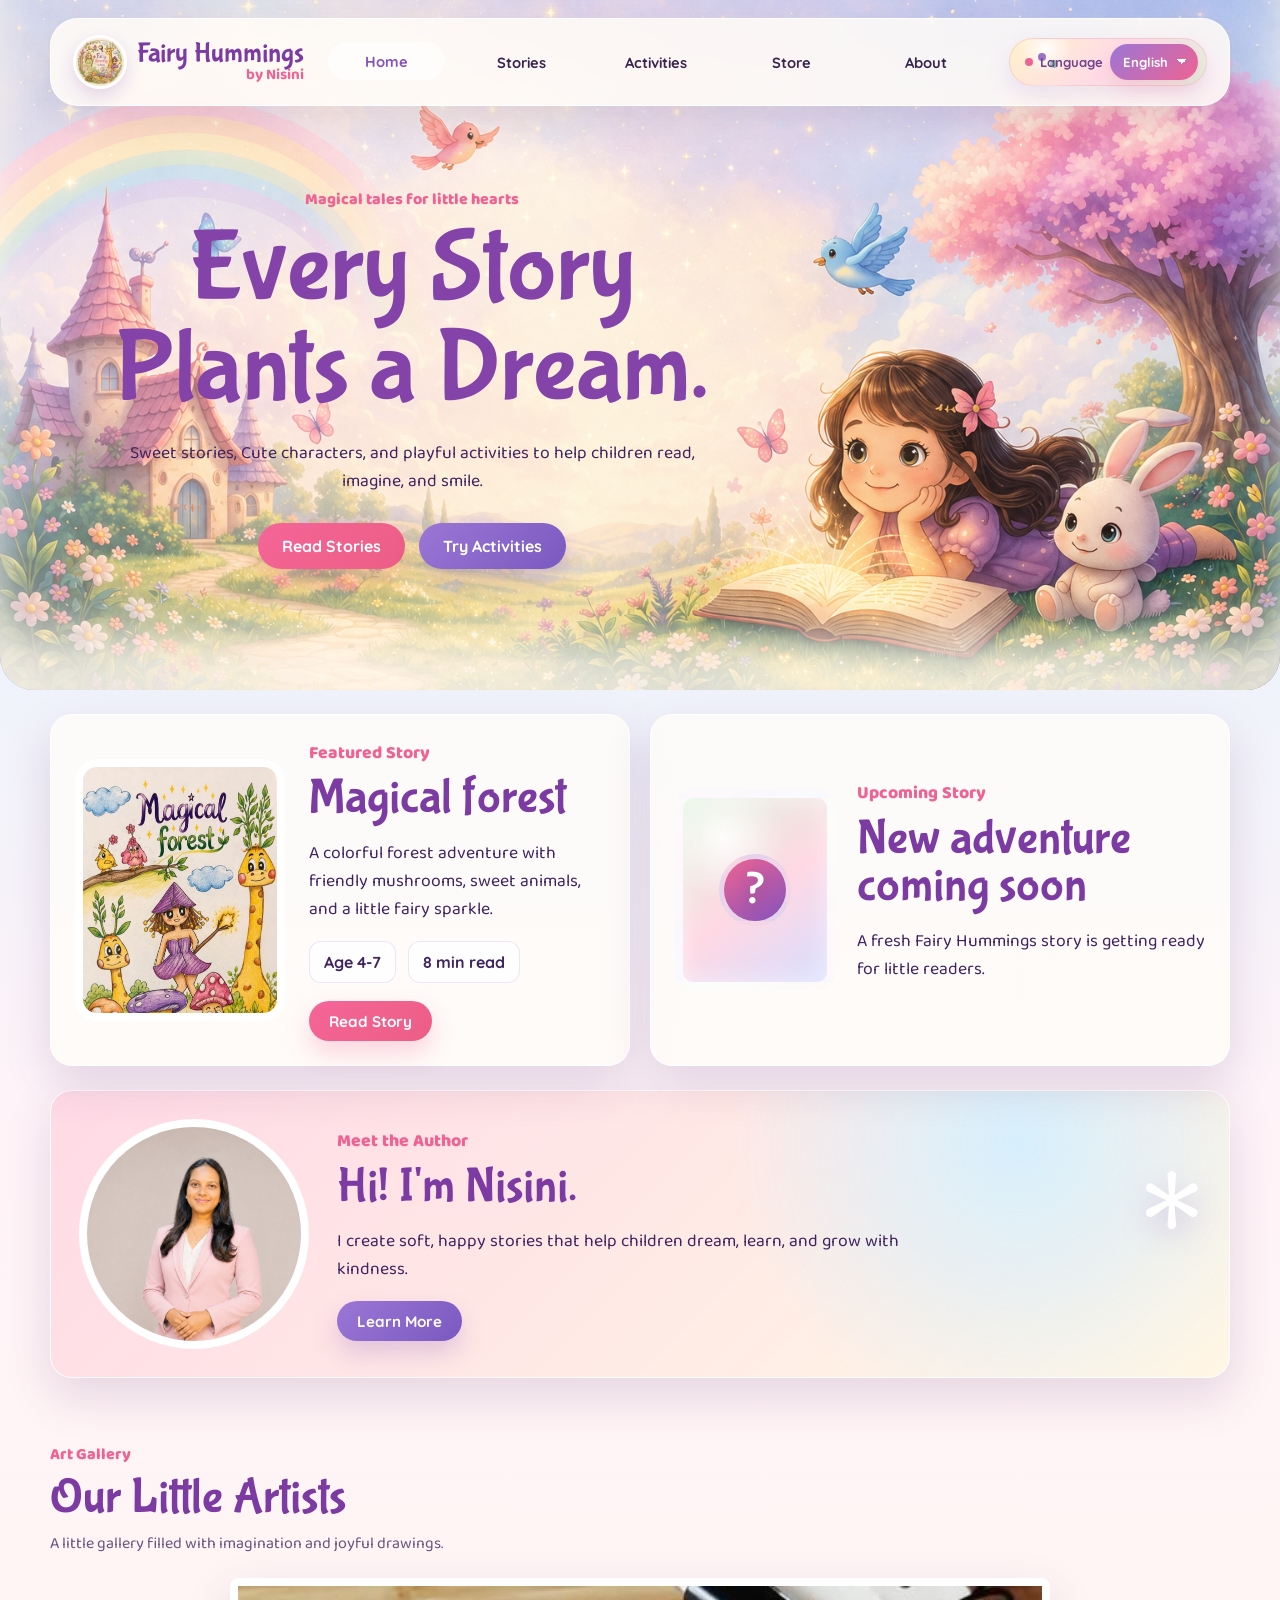
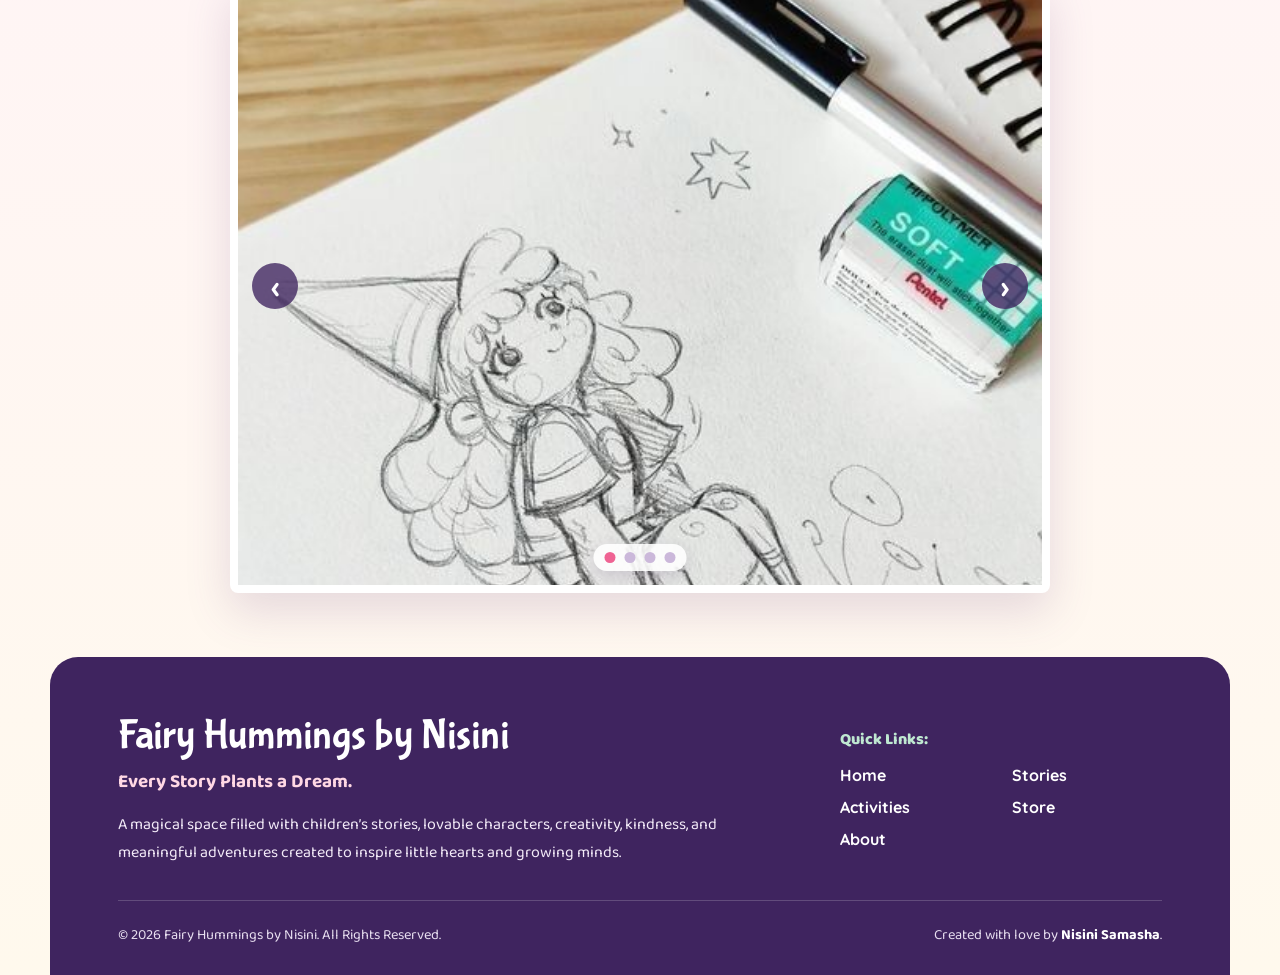
==== commit 3ef70d76: "refactor: remove login links and related functionality from multiple pages, update stock status mess" ====
--- a/index.html
+++ b/index.html
@@ -42,7 +42,6 @@
           <option value="si">සිංහල</option>
         </select>
       </label>
-      <a class="login-link" href="#login" data-i18n="loginLink">Login / Sign Up</a>
     </div>
   </header>
 
--- a/styles.css
+++ b/styles.css
@@ -98,8 +98,7 @@
 html[lang="si"] h3,
 html[lang="si"] .kicker,
 html[lang="si"] .eyebrow,
-html[lang="si"] .btn,
-html[lang="si"] .login-link {
+html[lang="si"] .btn {
   font-family: "Noto Sans Sinhala", "Quicksand", Arial, sans-serif;
   line-height: 1.2;
 }
@@ -237,12 +236,6 @@
   font-size: 0.78rem;
 }
 
-html[lang="si"] .login-link {
-  padding-inline: 18px;
-  font-size: 0.86rem;
-}
-
-.login-link,
 .btn {
   display: inline-flex;
   align-items: center;
@@ -1002,6 +995,27 @@
   font-weight: 700;
   text-decoration-color: #c9445c;
   text-decoration-thickness: 2px;
+}
+
+.stock-status {
+  display: grid;
+  gap: 7px;
+  justify-items: end;
+}
+
+.stock-status span {
+  display: inline-flex;
+  align-items: center;
+  min-height: 32px;
+  padding: 7px 12px;
+  border: 1px solid rgba(201, 68, 92, 0.22);
+  border-radius: 999px;
+  color: #a7354b;
+  background: #ffe8ed;
+  font-size: 0.92rem;
+  font-weight: 800;
+  line-height: 1.15;
+  text-align: center;
 }
 
 .quiz-page-grid {
@@ -1297,86 +1311,6 @@
   line-height: 1.65;
 }
 
-.login-modal {
-  position: fixed;
-  inset: 0;
-  z-index: 30;
-  display: none;
-  place-items: center;
-  padding: 22px;
-  background: rgba(63, 36, 95, 0.28);
-  backdrop-filter: blur(7px);
-}
-
-.login-modal.open {
-  display: grid;
-}
-
-.login-box {
-  width: min(420px, 100%);
-  padding: 24px;
-  border: 1px solid rgba(255, 255, 255, 0.86);
-  border-radius: 24px;
-  background:
-    radial-gradient(circle at top right, rgba(255, 216, 228, 0.95), transparent 12rem),
-    var(--white);
-  box-shadow: 0 24px 70px rgba(63, 36, 95, 0.28);
-}
-
-.login-box header {
-  display: flex;
-  align-items: center;
-  justify-content: space-between;
-  gap: 14px;
-  margin-bottom: 18px;
-}
-
-.login-box h2 {
-  margin: 0;
-  font-size: 2.35rem;
-}
-
-.close-login {
-  width: 40px;
-  height: 40px;
-  border: 0;
-  border-radius: 50%;
-  color: var(--ink);
-  background: #fff;
-  box-shadow: 0 8px 20px rgba(91, 66, 103, 0.13);
-  font-size: 1.4rem;
-  font-weight: 800;
-  cursor: pointer;
-}
-
-.login-form {
-  display: grid;
-  gap: 12px;
-}
-
-.login-form label {
-  display: grid;
-  gap: 6px;
-  font-weight: 800;
-}
-
-.login-form input {
-  min-height: 48px;
-  padding: 10px 14px;
-  border: 1px solid rgba(131, 82, 189, 0.22);
-  border-radius: 14px;
-  color: var(--ink);
-  background: rgba(255, 255, 255, 0.82);
-  font: inherit;
-}
-
-.login-note {
-  margin: 4px 0 0;
-  color: #765d8f;
-  font-size: 0.95rem;
-  line-height: 1.45;
-}
-
 .coloring-modal {
   position: fixed;
   inset: 0;
@@ -2063,11 +1997,6 @@
     font-size: 0.9rem;
   }
 
-  .login-link {
-    padding: 10px 16px;
-    font-size: 0.92rem;
-  }
-
   .language-label {
     font-size: 0.84rem;
   }
@@ -2223,11 +2152,6 @@
   .language-label {
     display: grid;
     grid-template-columns: auto auto 1fr;
-  }
-
-  .login-link {
-    grid-column: 1 / -1;
-    width: 100%;
   }
 
   .home-hero {
